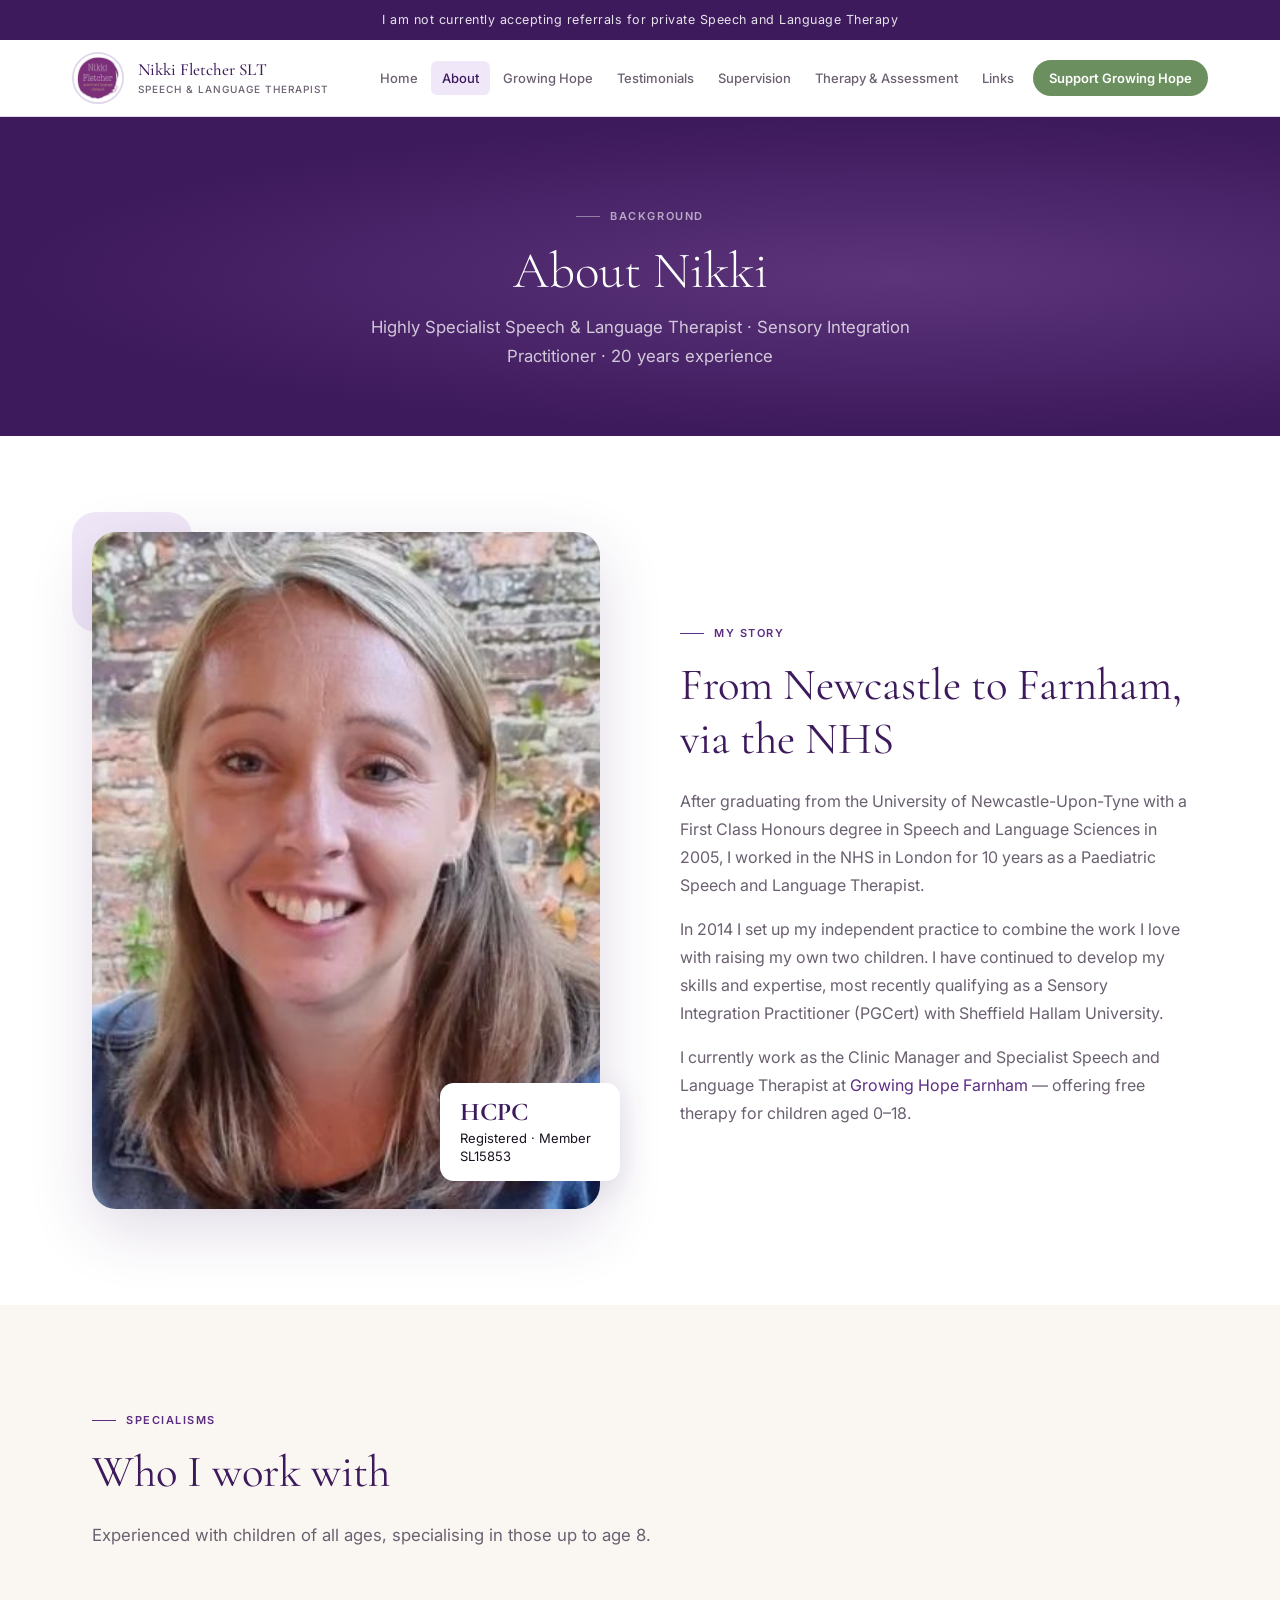
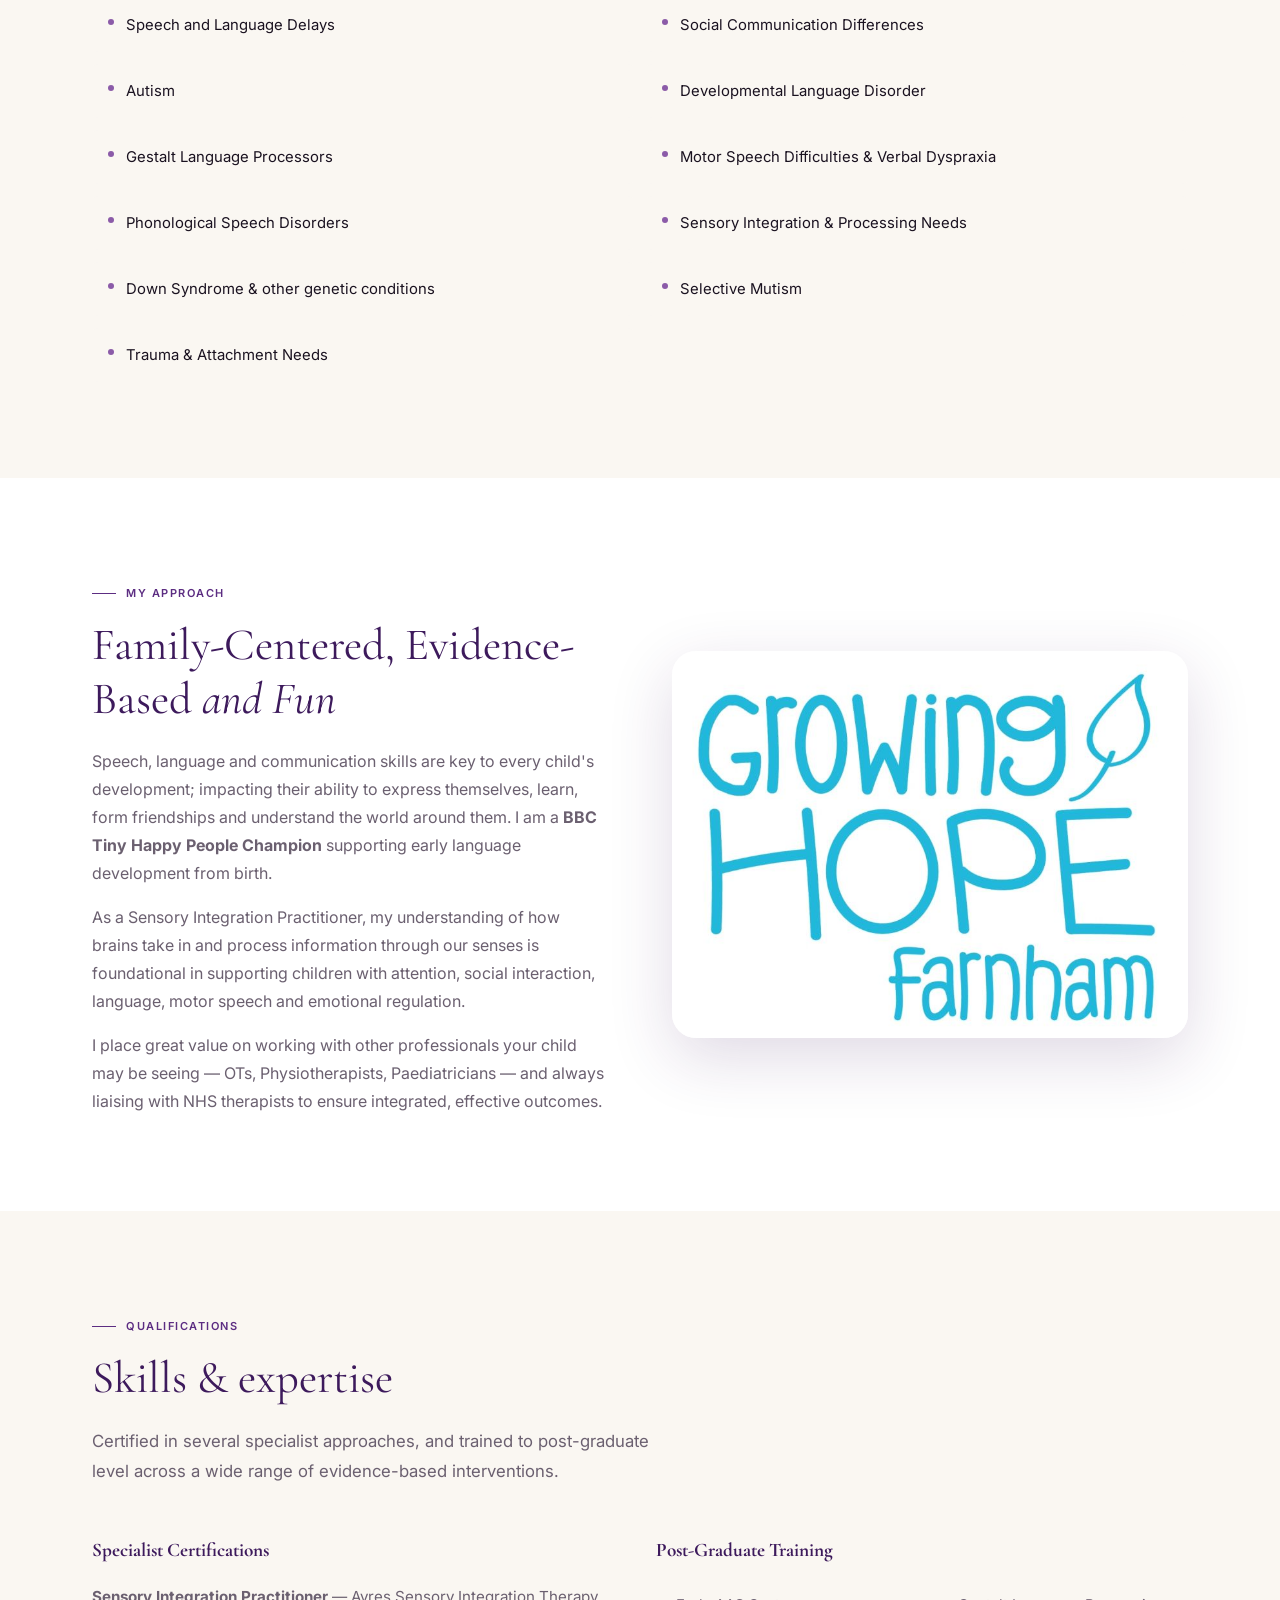
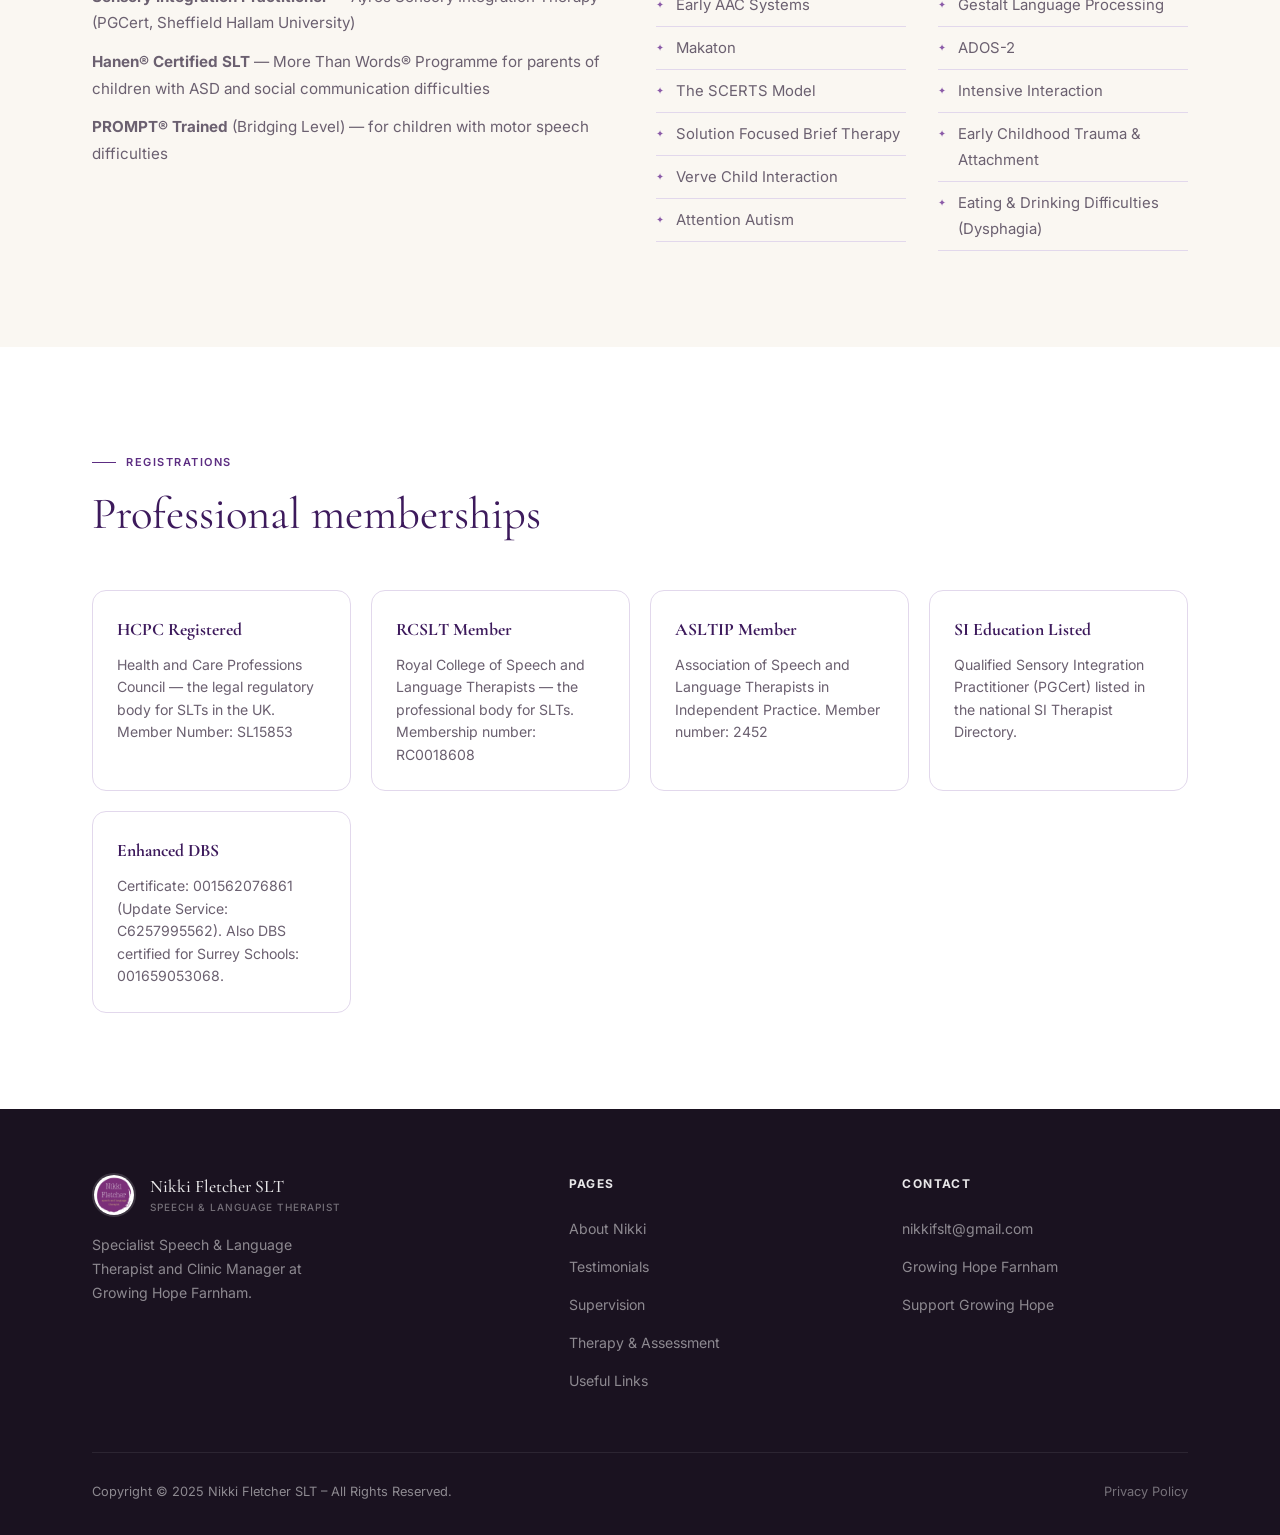
==== about.html @ 702f59f6 "Initial build - full redesign of nikkifletcherslt.com Cormorant Garamond serif headings, Inter body," ====
<!DOCTYPE html>
<html lang="en">
<head>
  <meta charset="UTF-8">
  <meta name="viewport" content="width=device-width, initial-scale=1.0">
  <title>About Nikki – Nikki Fletcher SLT</title>
  <meta name="description" content="About Nikki Fletcher – Highly Specialist Speech and Language Therapist and Sensory Integration Practitioner with 20 years experience.">
  <link rel="stylesheet" href="style.css">
</head>
<body>

  <div class="banner">I am not currently accepting referrals for private Speech and Language Therapy</div>

  <header id="header">
    <div class="header-inner">
      <a href="index.html" class="logo">
        <img src="images/logo.jpg" alt="Nikki Fletcher SLT">
        <span class="logo-text">Nikki Fletcher SLT<span class="logo-sub">Speech &amp; Language Therapist</span></span>
      </a>
      <button class="hamburger" aria-label="Open menu" onclick="this.closest('header').querySelector('nav').classList.toggle('open')">
        <span></span><span></span><span></span>
      </button>
      <nav>
        <a href="index.html">Home</a>
        <a href="about.html" class="active">About</a>
        <a href="https://growinghope.org.uk/farnham/" target="_blank">Growing Hope</a>
        <a href="testimonials.html">Testimonials</a>
        <a href="supervision.html">Supervision</a>
        <a href="therapy-assessment.html">Therapy &amp; Assessment</a>
        <a href="useful-links.html">Links</a>
        <a href="https://growinghope.org.uk/give/" target="_blank" class="nav-cta">Support Growing Hope</a>
      </nav>
    </div>
  </header>

  <div class="page-hero">
    <div class="page-hero-inner">
      <div class="section-label">Background</div>
      <h1>About Nikki</h1>
      <p>Highly Specialist Speech &amp; Language Therapist · Sensory Integration Practitioner · 20 years experience</p>
    </div>
  </div>

  <!-- STORY -->
  <section>
    <div class="container">
      <div class="about-grid">
        <div class="about-img-wrap reveal">
          <div class="about-img-accent"></div>
          <img src="images/nikki-photo.png" alt="Nikki Fletcher">
          <div class="about-img-tag">
            <strong>HCPC</strong>
            Registered · Member SL15853
          </div>
        </div>
        <div class="reveal reveal-delay-1">
          <div class="section-label">My Story</div>
          <h2 class="section-title">From Newcastle to Farnham, via the NHS</h2>
          <p style="color:var(--muted);margin-bottom:16px;">After graduating from the University of Newcastle-Upon-Tyne with a First Class Honours degree in Speech and Language Sciences in 2005, I worked in the NHS in London for 10 years as a Paediatric Speech and Language Therapist.</p>
          <p style="color:var(--muted);margin-bottom:16px;">In 2014 I set up my independent practice to combine the work I love with raising my own two children. I have continued to develop my skills and expertise, most recently qualifying as a Sensory Integration Practitioner (PGCert) with Sheffield Hallam University.</p>
          <p style="color:var(--muted);">I currently work as the Clinic Manager and Specialist Speech and Language Therapist at <a href="https://growinghope.org.uk/farnham/" target="_blank">Growing Hope Farnham</a> — offering free therapy for children aged 0–18.</p>
        </div>
      </div>
    </div>
  </section>

  <!-- WHO I WORK WITH -->
  <section class="bg-cream">
    <div class="container">
      <div class="reveal" style="max-width:600px;margin-bottom:48px;">
        <div class="section-label">Specialisms</div>
        <h2 class="section-title">Who I work with</h2>
        <p class="section-body">Experienced with children of all ages, specialising in those up to age 8.</p>
      </div>
      <div class="who-grid reveal">
        <div class="who-item">Speech and Language Delays</div>
        <div class="who-item">Social Communication Differences</div>
        <div class="who-item">Autism</div>
        <div class="who-item">Developmental Language Disorder</div>
        <div class="who-item">Gestalt Language Processors</div>
        <div class="who-item">Motor Speech Difficulties &amp; Verbal Dyspraxia</div>
        <div class="who-item">Phonological Speech Disorders</div>
        <div class="who-item">Sensory Integration &amp; Processing Needs</div>
        <div class="who-item">Down Syndrome &amp; other genetic conditions</div>
        <div class="who-item">Selective Mutism</div>
        <div class="who-item">Trauma &amp; Attachment Needs</div>
      </div>
    </div>
  </section>

  <!-- APPROACH -->
  <section>
    <div class="container">
      <div class="supervision-split">
        <div class="reveal">
          <div class="section-label">My Approach</div>
          <h2 class="section-title">Family-Centered, Evidence-Based <em style="font-style:italic;">and Fun</em></h2>
          <p style="color:var(--muted);margin-bottom:16px;">Speech, language and communication skills are key to every child's development; impacting their ability to express themselves, learn, form friendships and understand the world around them. I am a <strong>BBC Tiny Happy People Champion</strong> supporting early language development from birth.</p>
          <p style="color:var(--muted);margin-bottom:16px;">As a Sensory Integration Practitioner, my understanding of how brains take in and process information through our senses is foundational in supporting children with attention, social interaction, language, motor speech and emotional regulation.</p>
          <p style="color:var(--muted);">I place great value on working with other professionals your child may be seeing — OTs, Physiotherapists, Paediatricians — and always liaising with NHS therapists to ensure integrated, effective outcomes.</p>
        </div>
        <img src="images/hero.png" alt="Children's therapy" class="reveal reveal-delay-1">
      </div>
    </div>
  </section>

  <!-- SKILLS & EXPERTISE -->
  <section class="bg-cream">
    <div class="container">
      <div class="reveal" style="max-width:640px;margin-bottom:48px;">
        <div class="section-label">Qualifications</div>
        <h2 class="section-title">Skills &amp; expertise</h2>
        <p class="section-body">Certified in several specialist approaches, and trained to post-graduate level across a wide range of evidence-based interventions.</p>
      </div>
      <div style="display:grid;grid-template-columns:1fr 1fr;gap:32px;align-items:start;">
        <div class="reveal">
          <h3 style="font-family:var(--serif);color:var(--plum);margin-bottom:16px;font-size:1.2rem;">Specialist Certifications</h3>
          <p style="color:var(--muted);margin-bottom:12px;font-size:.95rem;"><strong>Sensory Integration Practitioner</strong> — Ayres Sensory Integration Therapy (PGCert, Sheffield Hallam University)</p>
          <p style="color:var(--muted);margin-bottom:12px;font-size:.95rem;"><strong>Hanen® Certified SLT</strong> — More Than Words® Programme for parents of children with ASD and social communication difficulties</p>
          <p style="color:var(--muted);font-size:.95rem;"><strong>PROMPT® Trained</strong> (Bridging Level) — for children with motor speech difficulties</p>
        </div>
        <div class="reveal reveal-delay-1">
          <h3 style="font-family:var(--serif);color:var(--plum);margin-bottom:16px;font-size:1.2rem;">Post-Graduate Training</h3>
          <ul class="training-list">
            <li>Early AAC Systems</li>
            <li>Makaton</li>
            <li>The SCERTS Model</li>
            <li>Solution Focused Brief Therapy</li>
            <li>Verve Child Interaction</li>
            <li>Attention Autism</li>
            <li>Gestalt Language Processing</li>
            <li>ADOS-2</li>
            <li>Intensive Interaction</li>
            <li>Early Childhood Trauma &amp; Attachment</li>
            <li>Eating &amp; Drinking Difficulties (Dysphagia)</li>
          </ul>
        </div>
      </div>
    </div>
  </section>

  <!-- PROFESSIONAL REGISTRATIONS -->
  <section>
    <div class="container">
      <div class="reveal" style="max-width:560px;margin-bottom:48px;">
        <div class="section-label">Registrations</div>
        <h2 class="section-title">Professional memberships</h2>
      </div>
      <div class="credentials-grid reveal">
        <div class="credential-card">
          <strong>HCPC Registered</strong>
          <p>Health and Care Professions Council — the legal regulatory body for SLTs in the UK. Member Number: SL15853</p>
        </div>
        <div class="credential-card">
          <strong>RCSLT Member</strong>
          <p>Royal College of Speech and Language Therapists — the professional body for SLTs. Membership number: RC0018608</p>
        </div>
        <div class="credential-card">
          <strong>ASLTIP Member</strong>
          <p>Association of Speech and Language Therapists in Independent Practice. Member number: 2452</p>
        </div>
        <div class="credential-card">
          <strong>SI Education Listed</strong>
          <p>Qualified Sensory Integration Practitioner (PGCert) listed in the national SI Therapist Directory.</p>
        </div>
        <div class="credential-card">
          <strong>Enhanced DBS</strong>
          <p>Certificate: 001562076861 (Update Service: C6257995562). Also DBS certified for Surrey Schools: 001659053068.</p>
        </div>
      </div>
    </div>
  </section>

  <footer>
    <div class="container">
      <div class="footer-grid">
        <div class="footer-brand">
          <a href="index.html" class="logo" style="margin-bottom:16px;">
            <img src="images/logo.jpg" alt="" style="width:44px;height:44px;">
            <span class="logo-text">Nikki Fletcher SLT<span class="logo-sub">Speech &amp; Language Therapist</span></span>
          </a>
          <p>Specialist Speech &amp; Language Therapist and Clinic Manager at Growing Hope Farnham.</p>
        </div>
        <div class="footer-col">
          <h4>Pages</h4>
          <ul>
            <li><a href="about.html">About Nikki</a></li>
            <li><a href="testimonials.html">Testimonials</a></li>
            <li><a href="supervision.html">Supervision</a></li>
            <li><a href="therapy-assessment.html">Therapy &amp; Assessment</a></li>
            <li><a href="useful-links.html">Useful Links</a></li>
          </ul>
        </div>
        <div class="footer-col">
          <h4>Contact</h4>
          <ul>
            <li><a href="mailto:nikkifslt@gmail.com">nikkifslt@gmail.com</a></li>
            <li><a href="https://growinghope.org.uk/farnham/" target="_blank">Growing Hope Farnham</a></li>
            <li><a href="https://growinghope.org.uk/give/" target="_blank">Support Growing Hope</a></li>
          </ul>
        </div>
      </div>
      <div class="footer-bottom">
        <span>Copyright &copy; 2025 Nikki Fletcher SLT – All Rights Reserved.</span>
        <a href="privacy-policy.html">Privacy Policy</a>
      </div>
    </div>
  </footer>

  <script>
    const observer = new IntersectionObserver(entries => {
      entries.forEach(e => { if (e.isIntersecting) e.target.classList.add('visible'); });
    }, { threshold: 0.1 });
    document.querySelectorAll('.reveal').forEach(el => observer.observe(el));
    const header = document.getElementById('header');
    window.addEventListener('scroll', () => header.classList.toggle('scrolled', window.scrollY > 20));
  </script>
</body>
</html>
---- style.css ----
@import url('https://fonts.googleapis.com/css2?family=Cormorant+Garamond:ital,wght@0,300;0,400;0,500;0,600;1,300;1,400&family=Inter:wght@300;400;500;600&display=swap');

/* ── Reset & Variables ── */
*, *::before, *::after { box-sizing: border-box; margin: 0; padding: 0; }

:root {
  --plum:        #3D1A5C;
  --plum-mid:    #5C2D82;
  --plum-light:  #8B5BA8;
  --plum-pale:   #F0E8F8;
  --sage:        #6B8F5E;
  --sage-dark:   #4A6B3E;
  --cream:       #FAF7F2;
  --warm:        #EDE5D8;
  --ink:         #1A1220;
  --muted:       #6B6070;
  --border:      #E2D8EC;
  --white:       #FFFFFF;

  --serif:  'Cormorant Garamond', Georgia, serif;
  --sans:   'Inter', system-ui, sans-serif;

  --radius-sm: 6px;
  --radius:    14px;
  --radius-lg: 24px;

  --shadow-sm: 0 2px 8px rgba(61,26,92,.08);
  --shadow:    0 8px 32px rgba(61,26,92,.12);
  --shadow-lg: 0 20px 64px rgba(61,26,92,.16);
}

html { scroll-behavior: smooth; }

body {
  font-family: var(--sans);
  font-size: 16px;
  color: var(--ink);
  background: var(--white);
  line-height: 1.75;
  -webkit-font-smoothing: antialiased;
}

img { display: block; max-width: 100%; height: auto; }
a { color: var(--plum-mid); text-decoration: none; transition: color .2s; }
a:hover { color: var(--plum); }

.container { max-width: 1160px; margin: 0 auto; padding: 0 32px; }
.container--narrow { max-width: 800px; margin: 0 auto; padding: 0 32px; }

/* ── Fade-in on scroll ── */
.reveal {
  opacity: 0;
  transform: translateY(28px);
  transition: opacity .7s ease, transform .7s ease;
}
.reveal.visible { opacity: 1; transform: none; }
.reveal-delay-1 { transition-delay: .1s; }
.reveal-delay-2 { transition-delay: .2s; }
.reveal-delay-3 { transition-delay: .3s; }

/* ── BANNER ── */
.banner {
  background: var(--plum);
  color: rgba(255,255,255,.88);
  text-align: center;
  font-size: 12.5px;
  letter-spacing: .04em;
  padding: 9px 16px;
  font-family: var(--sans);
}

/* ── HEADER ── */
header {
  position: sticky;
  top: 0;
  z-index: 200;
  background: rgba(255,255,255,.96);
  backdrop-filter: blur(12px);
  -webkit-backdrop-filter: blur(12px);
  border-bottom: 1px solid var(--border);
  transition: box-shadow .3s;
}
header.scrolled { box-shadow: var(--shadow); }

.header-inner {
  max-width: 1200px;
  margin: 0 auto;
  padding: 0 32px;
  height: 76px;
  display: flex;
  align-items: center;
  justify-content: space-between;
  gap: 16px;
}

.logo {
  display: flex;
  align-items: center;
  gap: 14px;
  text-decoration: none;
  flex-shrink: 0;
}
.logo img {
  width: 52px;
  height: 52px;
  border-radius: 50%;
  object-fit: cover;
  border: 2px solid var(--border);
}
.logo-text {
  font-family: var(--serif);
  font-size: 17px;
  font-weight: 500;
  color: var(--plum);
  line-height: 1.3;
}
.logo-sub {
  display: block;
  font-family: var(--sans);
  font-size: 10px;
  font-weight: 500;
  letter-spacing: .1em;
  text-transform: uppercase;
  color: var(--muted);
  margin-top: 2px;
}

nav {
  display: flex;
  align-items: center;
  gap: 2px;
  flex-wrap: nowrap;
}
nav a {
  font-size: 13px;
  font-weight: 500;
  color: var(--muted);
  padding: 6px 11px;
  border-radius: var(--radius-sm);
  transition: background .2s, color .2s;
  white-space: nowrap;
  text-decoration: none;
}
nav a:hover { background: var(--plum-pale); color: var(--plum); }
nav a.active { color: var(--plum); background: var(--plum-pale); }
nav .nav-cta {
  background: var(--sage);
  color: var(--white) !important;
  border-radius: 20px;
  padding: 7px 16px;
  margin-left: 6px;
  font-weight: 600;
}
nav .nav-cta:hover { background: var(--sage-dark) !important; }

.hamburger {
  display: none;
  flex-direction: column;
  gap: 5px;
  cursor: pointer;
  background: none;
  border: none;
  padding: 8px;
}
.hamburger span {
  display: block;
  width: 22px;
  height: 2px;
  background: var(--plum);
  border-radius: 2px;
  transition: .3s;
}

/* ── HERO ── */
.hero {
  position: relative;
  height: 92vh;
  min-height: 580px;
  max-height: 820px;
  overflow: hidden;
  display: flex;
  align-items: center;
}
.hero-bg {
  position: absolute;
  inset: 0;
  background: var(--plum);
}
.hero-bg img {
  width: 100%;
  height: 100%;
  object-fit: cover;
  object-position: center 30%;
  opacity: .35;
  mix-blend-mode: luminosity;
}
.hero-bg::after {
  content: '';
  position: absolute;
  inset: 0;
  background: linear-gradient(135deg, rgba(61,26,92,.85) 0%, rgba(61,26,92,.4) 60%, transparent 100%);
}
.hero-content {
  position: relative;
  z-index: 2;
  padding: 0 32px;
  max-width: 760px;
  margin-left: 10%;
}
.hero-eyebrow {
  display: inline-flex;
  align-items: center;
  gap: 8px;
  font-size: 11px;
  font-weight: 600;
  letter-spacing: .15em;
  text-transform: uppercase;
  color: rgba(255,255,255,.7);
  margin-bottom: 24px;
}
.hero-eyebrow::before {
  content: '';
  display: block;
  width: 32px;
  height: 1px;
  background: rgba(255,255,255,.5);
}
.hero h1 {
  font-family: var(--serif);
  font-size: clamp(2.6rem, 5.5vw, 4.2rem);
  font-weight: 300;
  color: var(--white);
  line-height: 1.12;
  margin-bottom: 24px;
}
.hero h1 em {
  font-style: italic;
  color: #D4B8F0;
}
.hero-body {
  font-size: 1.05rem;
  color: rgba(255,255,255,.82);
  max-width: 520px;
  margin-bottom: 40px;
  font-weight: 300;
}
.hero-actions { display: flex; gap: 16px; flex-wrap: wrap; }
.btn-primary {
  display: inline-flex;
  align-items: center;
  gap: 8px;
  background: var(--sage);
  color: var(--white);
  padding: 14px 30px;
  border-radius: 40px;
  font-size: 14px;
  font-weight: 600;
  letter-spacing: .02em;
  transition: background .2s, transform .2s;
  text-decoration: none;
}
.btn-primary:hover { background: var(--sage-dark); transform: translateY(-1px); color: var(--white); }
.btn-ghost {
  display: inline-flex;
  align-items: center;
  gap: 8px;
  background: transparent;
  color: var(--white);
  padding: 14px 30px;
  border-radius: 40px;
  font-size: 14px;
  font-weight: 500;
  border: 1px solid rgba(255,255,255,.4);
  transition: background .2s, border-color .2s, transform .2s;
  text-decoration: none;
}
.btn-ghost:hover { background: rgba(255,255,255,.1); border-color: rgba(255,255,255,.7); color: var(--white); transform: translateY(-1px); }
.hero-scroll {
  position: absolute;
  bottom: 40px;
  left: 50%;
  transform: translateX(-50%);
  z-index: 2;
  display: flex;
  flex-direction: column;
  align-items: center;
  gap: 8px;
  color: rgba(255,255,255,.5);
  font-size: 10px;
  letter-spacing: .12em;
  text-transform: uppercase;
}
.hero-scroll::after {
  content: '';
  display: block;
  width: 1px;
  height: 48px;
  background: rgba(255,255,255,.3);
  animation: scrollPulse 2s ease-in-out infinite;
}
@keyframes scrollPulse {
  0%, 100% { opacity: .3; }
  50% { opacity: 1; }
}

/* ── SECTION ── */
section { padding: 96px 0; }
.section-label {
  display: inline-flex;
  align-items: center;
  gap: 10px;
  font-size: 11px;
  font-weight: 600;
  letter-spacing: .14em;
  text-transform: uppercase;
  color: var(--plum-mid);
  margin-bottom: 16px;
}
.section-label::before {
  content: '';
  display: block;
  width: 24px;
  height: 1px;
  background: var(--plum-mid);
}
.section-title {
  font-family: var(--serif);
  font-size: clamp(2rem, 3.5vw, 2.8rem);
  font-weight: 400;
  color: var(--plum);
  line-height: 1.2;
  margin-bottom: 20px;
}
.section-body {
  font-size: 1.05rem;
  color: var(--muted);
  max-width: 580px;
  line-height: 1.8;
}

/* ── ABOUT SPLIT ── */
.about-grid {
  display: grid;
  grid-template-columns: 1fr 1fr;
  gap: 80px;
  align-items: center;
}
.about-img-wrap {
  position: relative;
}
.about-img-wrap img {
  width: 100%;
  aspect-ratio: 3/4;
  object-fit: cover;
  object-position: center top;
  border-radius: var(--radius-lg);
  box-shadow: var(--shadow-lg);
}
.about-img-accent {
  position: absolute;
  top: -20px;
  left: -20px;
  width: 120px;
  height: 120px;
  background: var(--plum-pale);
  border-radius: var(--radius-lg);
  z-index: -1;
}
.about-img-tag {
  position: absolute;
  bottom: 28px;
  right: -20px;
  background: var(--white);
  border-radius: var(--radius);
  padding: 16px 20px;
  box-shadow: var(--shadow);
  font-size: 13px;
  line-height: 1.4;
  max-width: 180px;
}
.about-img-tag strong { display: block; font-family: var(--serif); font-size: 1.6rem; color: var(--plum); line-height: 1; margin-bottom: 4px; }
.about-text { }
.about-text p { color: var(--muted); margin-bottom: 20px; font-size: 1.02rem; }
.about-cta { margin-top: 36px; }

/* ── CARDS SECTION (homepage) ── */
.bg-cream { background: var(--cream); }
.bg-warm  { background: var(--warm); }

.services-grid {
  display: grid;
  grid-template-columns: repeat(3, 1fr);
  gap: 28px;
}
.service-card {
  background: var(--white);
  border-radius: var(--radius);
  overflow: hidden;
  box-shadow: var(--shadow-sm);
  border: 1px solid var(--border);
  transition: transform .3s, box-shadow .3s;
  display: flex;
  flex-direction: column;
}
.service-card:hover { transform: translateY(-6px); box-shadow: var(--shadow); }
.service-card-img {
  width: 100%;
  height: 200px;
  object-fit: cover;
}
.service-card-body { padding: 28px; flex: 1; display: flex; flex-direction: column; }
.service-card-body h3 {
  font-family: var(--serif);
  font-size: 1.4rem;
  font-weight: 500;
  color: var(--plum);
  margin-bottom: 10px;
}
.service-card-body p { color: var(--muted); font-size: .95rem; flex: 1; }
.card-link {
  display: inline-flex;
  align-items: center;
  gap: 6px;
  margin-top: 20px;
  font-size: 13px;
  font-weight: 600;
  color: var(--plum-mid);
}
.card-link::after { content: '→'; transition: transform .2s; }
.service-card:hover .card-link::after { transform: translateX(4px); }

/* ── GROWING HOPE FULL BLEED ── */
.growing-hope {
  position: relative;
  overflow: hidden;
  background: var(--plum);
  padding: 96px 0;
}
.growing-hope-bg {
  position: absolute;
  inset: 0;
}
.growing-hope-bg img {
  width: 100%;
  height: 100%;
  object-fit: cover;
  opacity: .15;
}
.growing-hope-inner {
  position: relative;
  z-index: 2;
  max-width: 700px;
  margin: 0 auto;
  text-align: center;
  padding: 0 32px;
}
.growing-hope-inner .section-label { justify-content: center; color: rgba(255,255,255,.6); }
.growing-hope-inner .section-label::before { background: rgba(255,255,255,.4); }
.growing-hope-inner .section-title { color: var(--white); }
.growing-hope-inner p { color: rgba(255,255,255,.8); font-size: 1.05rem; margin-bottom: 36px; }
.btn-white {
  display: inline-flex;
  align-items: center;
  gap: 8px;
  background: var(--white);
  color: var(--plum);
  padding: 14px 30px;
  border-radius: 40px;
  font-size: 14px;
  font-weight: 600;
  transition: background .2s, transform .2s;
  text-decoration: none;
}
.btn-white:hover { background: var(--cream); color: var(--plum); transform: translateY(-1px); }

/* ── TESTIMONIALS (homepage preview) ── */
.testimonials-grid { display: grid; grid-template-columns: repeat(2, 1fr); gap: 24px; }
.tcard {
  background: var(--white);
  border-radius: var(--radius);
  padding: 32px;
  border: 1px solid var(--border);
  position: relative;
}
.tcard::before {
  content: '\201C';
  font-family: var(--serif);
  font-size: 5rem;
  color: var(--plum-pale);
  line-height: 1;
  position: absolute;
  top: 16px;
  left: 24px;
}
.tcard blockquote {
  font-family: var(--serif);
  font-size: 1.08rem;
  font-style: italic;
  color: var(--ink);
  line-height: 1.7;
  margin-top: 24px;
  position: relative;
  z-index: 1;
}
.tcard cite {
  display: block;
  margin-top: 16px;
  font-size: .8rem;
  font-weight: 600;
  letter-spacing: .06em;
  text-transform: uppercase;
  color: var(--plum-mid);
  font-style: normal;
}

/* ── CONTACT ── */
.contact-split {
  display: grid;
  grid-template-columns: 1fr 1fr;
  gap: 80px;
  align-items: center;
}
.contact-info p { color: var(--muted); margin-bottom: 16px; }
.contact-detail {
  display: flex;
  align-items: center;
  gap: 12px;
  margin-top: 8px;
  color: var(--ink);
  font-size: .95rem;
}
.contact-detail a { color: var(--plum-mid); font-weight: 500; }
.contact-visual {
  background: var(--plum-pale);
  border-radius: var(--radius-lg);
  padding: 48px 40px;
  text-align: center;
}
.contact-visual .section-title { margin-bottom: 12px; }
.contact-visual p { color: var(--muted); margin-bottom: 28px; }

/* ── PAGE HERO ── */
.page-hero {
  background: var(--plum);
  padding: 80px 32px 64px;
  text-align: center;
  position: relative;
  overflow: hidden;
}
.page-hero::before {
  content: '';
  position: absolute;
  inset: 0;
  background: radial-gradient(ellipse at 70% 50%, rgba(139,91,168,.4) 0%, transparent 70%);
}
.page-hero-inner { position: relative; z-index: 1; }
.page-hero .section-label { justify-content: center; color: rgba(255,255,255,.6); }
.page-hero .section-label::before { background: rgba(255,255,255,.4); }
.page-hero h1 {
  font-family: var(--serif);
  font-size: clamp(2.2rem, 4vw, 3.4rem);
  font-weight: 300;
  color: var(--white);
  margin-bottom: 12px;
  line-height: 1.15;
}
.page-hero p { color: rgba(255,255,255,.75); font-size: 1.05rem; max-width: 560px; margin: 0 auto; }

/* ── ABOUT PAGE ── */
.credentials-grid { display: grid; grid-template-columns: repeat(auto-fit, minmax(240px, 1fr)); gap: 20px; }
.credential-card {
  background: var(--white);
  border: 1px solid var(--border);
  border-radius: var(--radius);
  padding: 24px;
  transition: border-color .2s;
}
.credential-card:hover { border-color: var(--plum-light); }
.credential-card strong {
  display: block;
  font-family: var(--serif);
  font-size: 1.1rem;
  color: var(--plum);
  margin-bottom: 8px;
}
.credential-card p { font-size: .88rem; color: var(--muted); line-height: 1.6; }

.who-grid { display: grid; grid-template-columns: 1fr 1fr; gap: 12px; }
.who-item {
  display: flex;
  align-items: flex-start;
  gap: 12px;
  padding: 14px 16px;
  background: var(--cream);
  border-radius: var(--radius-sm);
  font-size: .93rem;
  color: var(--ink);
}
.who-item::before {
  content: '';
  width: 6px;
  height: 6px;
  min-width: 6px;
  background: var(--plum-light);
  border-radius: 50%;
  margin-top: 7px;
}

.training-list { columns: 2; column-gap: 32px; }
.training-list li {
  break-inside: avoid;
  padding: 8px 0 8px 20px;
  position: relative;
  font-size: .93rem;
  color: var(--muted);
  list-style: none;
  border-bottom: 1px solid var(--border);
}
.training-list li::before {
  content: '✦';
  position: absolute;
  left: 0;
  color: var(--plum-light);
  font-size: .6rem;
  top: 13px;
}

/* ── TESTIMONIALS PAGE ── */
.testimonials-full { display: grid; grid-template-columns: repeat(auto-fill, minmax(320px, 1fr)); gap: 24px; }
.testimonial-full {
  background: var(--white);
  border-radius: var(--radius);
  padding: 36px 32px;
  border: 1px solid var(--border);
  position: relative;
  transition: box-shadow .3s;
}
.testimonial-full:hover { box-shadow: var(--shadow); }
.testimonial-full::before {
  content: '\201C';
  font-family: var(--serif);
  font-size: 6rem;
  color: var(--plum-pale);
  line-height: .8;
  position: absolute;
  top: 20px;
  left: 28px;
}
.testimonial-full blockquote {
  font-family: var(--serif);
  font-size: 1.05rem;
  font-style: italic;
  color: var(--ink);
  line-height: 1.75;
  margin-top: 28px;
}
.testimonial-full cite {
  display: block;
  margin-top: 20px;
  padding-top: 16px;
  border-top: 1px solid var(--border);
  font-size: .78rem;
  font-weight: 600;
  letter-spacing: .07em;
  text-transform: uppercase;
  color: var(--plum-mid);
  font-style: normal;
}

.ofsted-quote {
  background: var(--plum);
  border-radius: var(--radius-lg);
  padding: 48px 56px;
  position: relative;
  overflow: hidden;
}
.ofsted-quote::before {
  content: '\201C';
  font-family: var(--serif);
  font-size: 12rem;
  color: rgba(255,255,255,.06);
  line-height: 1;
  position: absolute;
  top: -20px;
  left: 24px;
}
.ofsted-quote blockquote {
  font-family: var(--serif);
  font-size: 1.15rem;
  font-style: italic;
  color: rgba(255,255,255,.9);
  line-height: 1.8;
  margin-bottom: 20px;
  position: relative;
}
.ofsted-quote cite {
  font-size: .8rem;
  font-weight: 600;
  letter-spacing: .1em;
  text-transform: uppercase;
  color: rgba(255,255,255,.5);
  font-style: normal;
}

/* ── SUPERVISION PAGE ── */
.supervision-split {
  display: grid;
  grid-template-columns: 1fr 1fr;
  gap: 64px;
  align-items: center;
}
.supervision-split img {
  border-radius: var(--radius-lg);
  width: 100%;
  aspect-ratio: 4/3;
  object-fit: cover;
  box-shadow: var(--shadow-lg);
}
.brings-list { list-style: none; margin-top: 24px; }
.brings-list li {
  padding: 12px 0;
  border-bottom: 1px solid var(--border);
  font-size: .95rem;
  color: var(--muted);
  padding-left: 20px;
  position: relative;
}
.brings-list li::before {
  content: '→';
  position: absolute;
  left: 0;
  color: var(--plum-light);
  font-size: .85rem;
}

.pricing-row {
  display: grid;
  grid-template-columns: repeat(3, 1fr);
  gap: 20px;
  max-width: 700px;
}
.price-box {
  border: 2px solid var(--border);
  border-radius: var(--radius);
  padding: 28px 24px;
  text-align: center;
  transition: border-color .2s, box-shadow .2s;
}
.price-box:hover { border-color: var(--plum-light); box-shadow: var(--shadow-sm); }
.price-box .duration { font-size: .8rem; font-weight: 600; letter-spacing: .08em; text-transform: uppercase; color: var(--muted); margin-bottom: 10px; }
.price-box .amount { font-family: var(--serif); font-size: 2.4rem; color: var(--plum); font-weight: 400; }

/* ── THERAPY & ASSESSMENT ── */
.pricing-grid {
  display: grid;
  grid-template-columns: repeat(auto-fill, minmax(280px, 1fr));
  gap: 24px;
}
.price-card {
  background: var(--white);
  border-radius: var(--radius);
  border: 1px solid var(--border);
  padding: 32px 28px;
  display: flex;
  flex-direction: column;
  transition: border-color .25s, box-shadow .25s, transform .25s;
}
.price-card:hover { border-color: var(--plum-light); box-shadow: var(--shadow); transform: translateY(-4px); }
.price-card .tag {
  display: inline-block;
  background: var(--sage);
  color: var(--white);
  font-size: .7rem;
  font-weight: 700;
  letter-spacing: .1em;
  text-transform: uppercase;
  padding: 3px 10px;
  border-radius: 20px;
  margin-bottom: 12px;
  align-self: flex-start;
}
.price-card h3 {
  font-family: var(--serif);
  font-size: 1.2rem;
  color: var(--plum);
  margin-bottom: 4px;
  line-height: 1.3;
}
.price-card .price {
  font-family: var(--serif);
  font-size: 2.2rem;
  color: var(--plum-mid);
  font-weight: 400;
  margin: 12px 0;
}
.price-card .price span { font-size: 1rem; color: var(--muted); }
.price-card p { font-size: .88rem; color: var(--muted); line-height: 1.65; flex: 1; }

/* ── USEFUL LINKS ── */
.links-group { margin-bottom: 48px; }
.links-group h3 {
  font-family: var(--serif);
  font-size: 1.35rem;
  color: var(--plum);
  margin-bottom: 16px;
  padding-bottom: 12px;
  border-bottom: 1px solid var(--border);
}
.link-item {
  display: flex;
  align-items: flex-start;
  gap: 14px;
  padding: 14px 0;
  border-bottom: 1px solid rgba(226,216,236,.5);
}
.link-item-icon {
  width: 36px;
  height: 36px;
  min-width: 36px;
  background: var(--plum-pale);
  border-radius: 8px;
  display: flex;
  align-items: center;
  justify-content: center;
  font-size: 1rem;
  margin-top: 2px;
}
.link-item-text p { font-size: .88rem; color: var(--muted); margin-top: 2px; }
.link-item-text a { font-weight: 500; color: var(--plum-mid); font-size: .9rem; }
.link-item-text a:hover { text-decoration: underline; }

/* ── FOOTER ── */
footer {
  background: var(--ink);
  color: rgba(255,255,255,.5);
  padding: 64px 0 32px;
}
.footer-grid {
  display: grid;
  grid-template-columns: 1.5fr 1fr 1fr;
  gap: 48px;
  padding-bottom: 48px;
  border-bottom: 1px solid rgba(255,255,255,.08);
}
.footer-brand .logo-text { color: rgba(255,255,255,.9); font-size: 1.1rem; }
.footer-brand .logo-sub { color: rgba(255,255,255,.4); }
.footer-brand p { margin-top: 16px; font-size: .88rem; line-height: 1.7; max-width: 260px; }
.footer-brand .logo img { border-color: rgba(255,255,255,.15); }
.footer-col h4 {
  font-size: .75rem;
  font-weight: 700;
  letter-spacing: .12em;
  text-transform: uppercase;
  color: rgba(255,255,255,.9);
  margin-bottom: 20px;
}
.footer-col ul { list-style: none; }
.footer-col ul li { margin-bottom: 10px; }
.footer-col ul li a { font-size: .88rem; color: rgba(255,255,255,.5); transition: color .2s; text-decoration: none; }
.footer-col ul li a:hover { color: rgba(255,255,255,.9); }
.footer-bottom {
  padding-top: 28px;
  display: flex;
  align-items: center;
  justify-content: space-between;
  font-size: .8rem;
  flex-wrap: wrap;
  gap: 12px;
}
.footer-bottom a { color: rgba(255,255,255,.4); text-decoration: none; }
.footer-bottom a:hover { color: rgba(255,255,255,.8); }

/* ── RESPONSIVE ── */
@media (max-width: 1024px) {
  .about-grid { grid-template-columns: 1fr; gap: 48px; }
  .about-img-wrap { max-width: 460px; }
  .about-img-tag { right: 0; }
  .contact-split { grid-template-columns: 1fr; gap: 48px; }
  .supervision-split { grid-template-columns: 1fr; gap: 48px; }
  .footer-grid { grid-template-columns: 1fr 1fr; }
  .footer-brand { grid-column: span 2; }
}

@media (max-width: 900px) {
  nav { display: none; flex-direction: column; position: absolute; top: 77px; left: 0; right: 0; background: rgba(255,255,255,.97); border-bottom: 1px solid var(--border); padding: 16px; gap: 4px; box-shadow: var(--shadow); }
  nav.open { display: flex; }
  nav a { width: 100%; text-align: center; padding: 11px; }
  nav .nav-cta { margin-left: 0; }
  .hamburger { display: flex; }
  header { position: relative; }
  .services-grid { grid-template-columns: 1fr 1fr; }
  .testimonials-grid { grid-template-columns: 1fr; }
  .who-grid { grid-template-columns: 1fr; }
  .training-list { columns: 1; }
  .pricing-row { grid-template-columns: 1fr; max-width: 300px; }
  .footer-grid { grid-template-columns: 1fr; }
  .footer-brand { grid-column: span 1; }
}

@media (max-width: 640px) {
  .container, .container--narrow { padding: 0 20px; }
  section { padding: 64px 0; }
  .hero { height: auto; min-height: auto; padding: 80px 0 60px; }
  .hero-content { margin-left: 0; max-width: 100%; }
  .hero h1 { font-size: 2.4rem; }
  .hero-actions { flex-direction: column; }
  .btn-primary, .btn-ghost { width: 100%; justify-content: center; }
  .services-grid { grid-template-columns: 1fr; }
  .ofsted-quote { padding: 32px 28px; }
  .header-inner { padding: 0 20px; }
  .footer-bottom { flex-direction: column; text-align: center; }
}
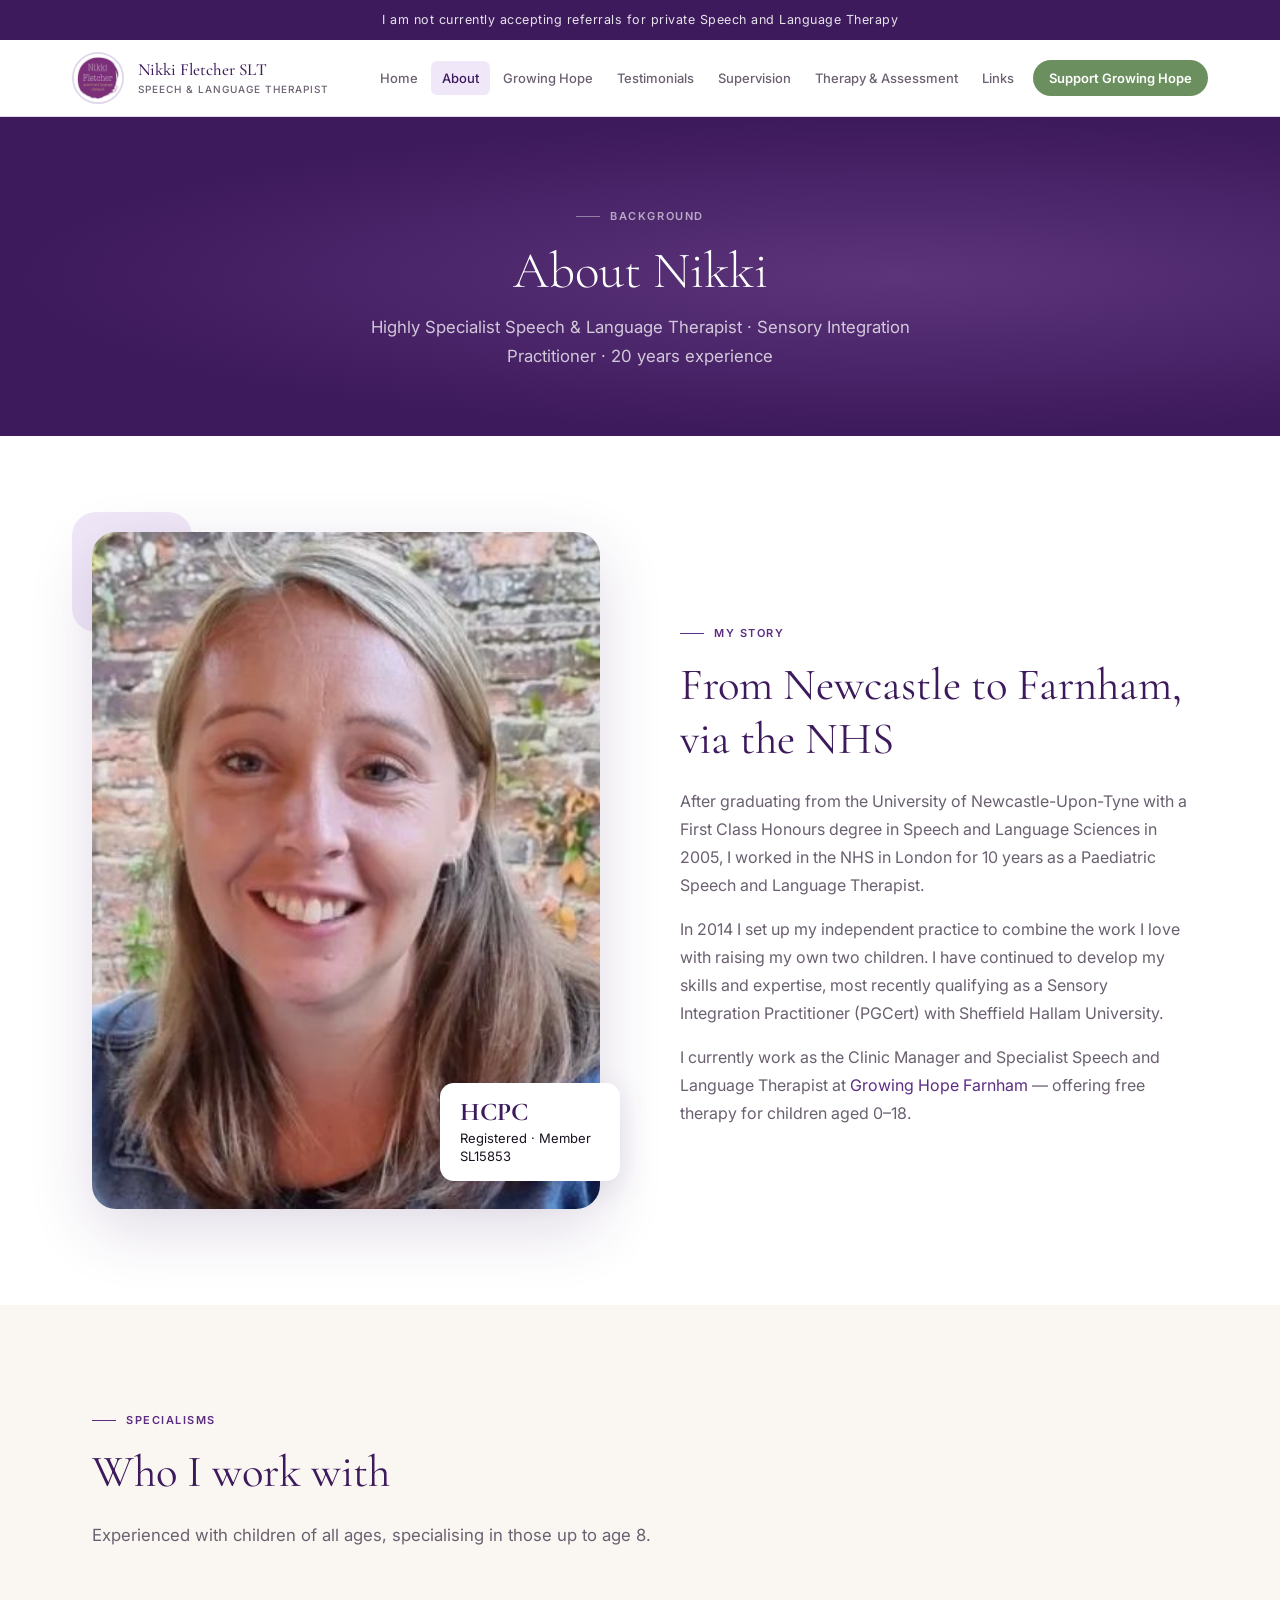
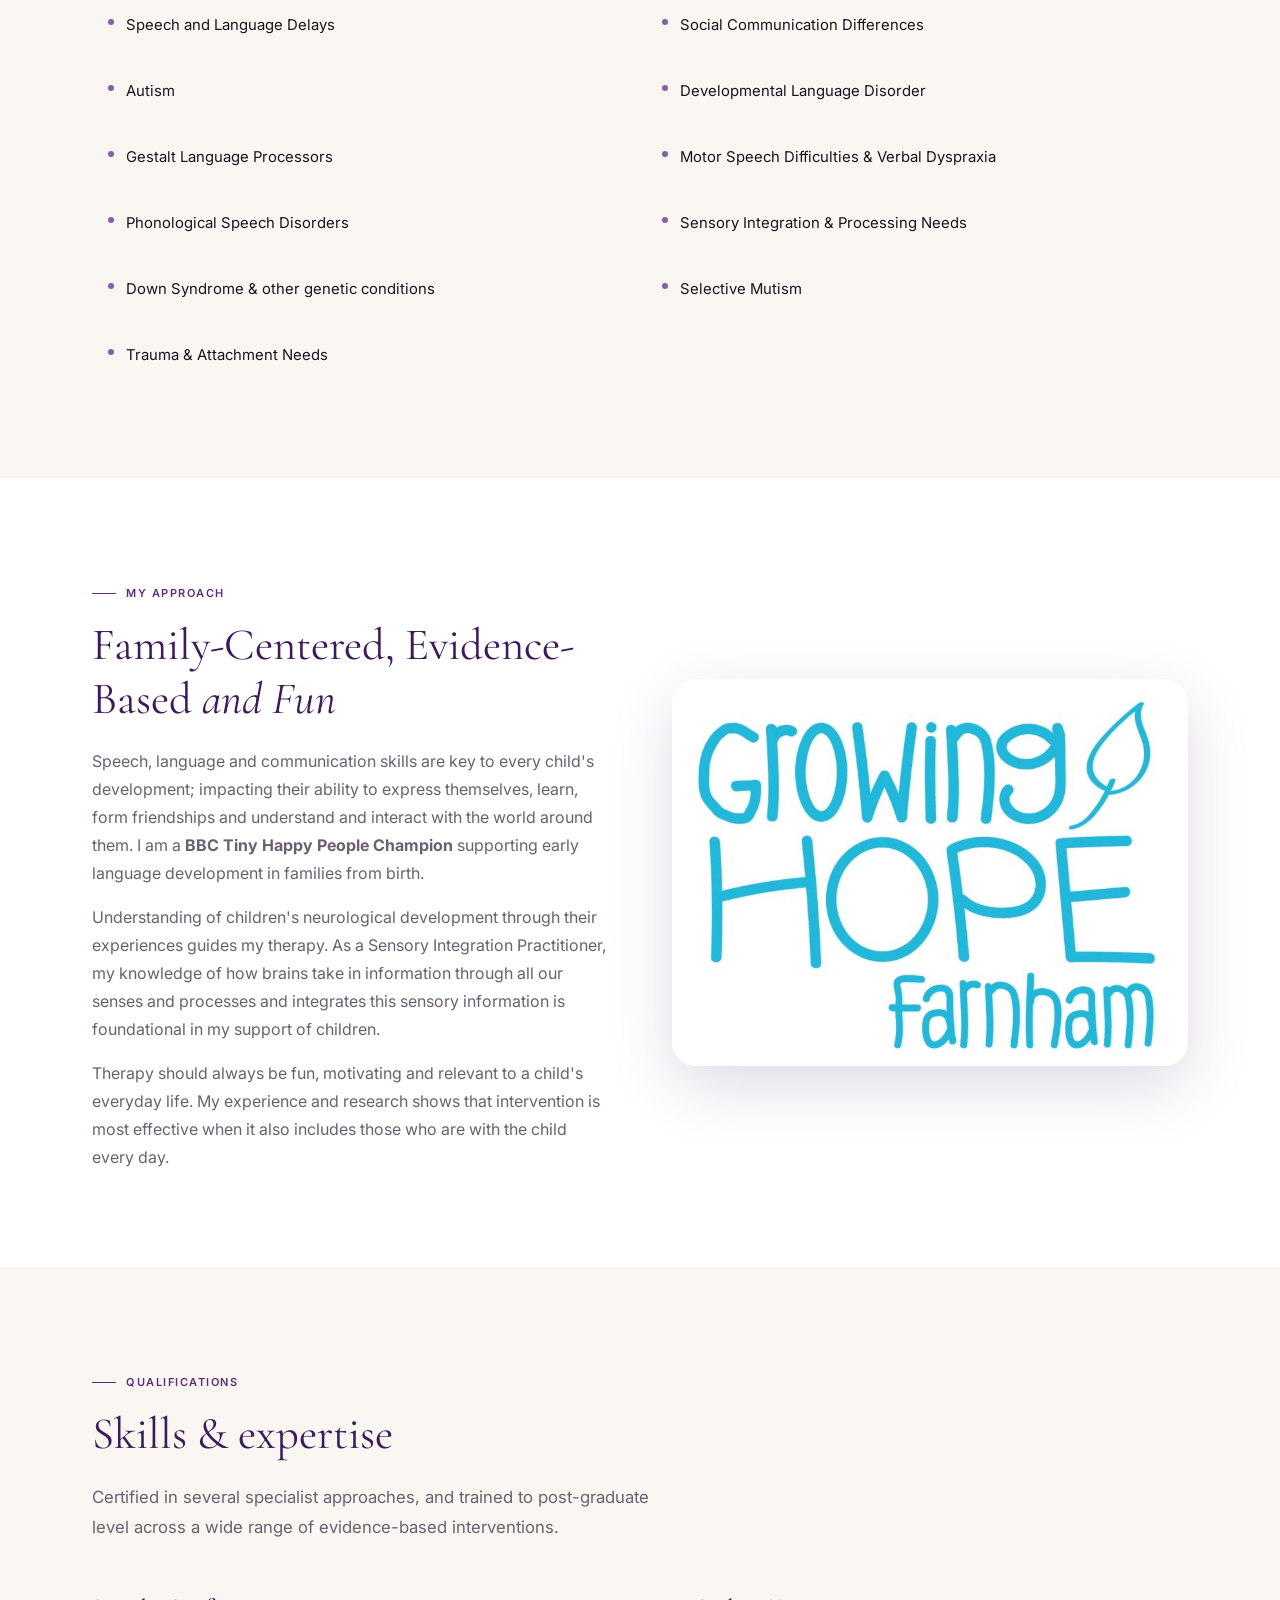
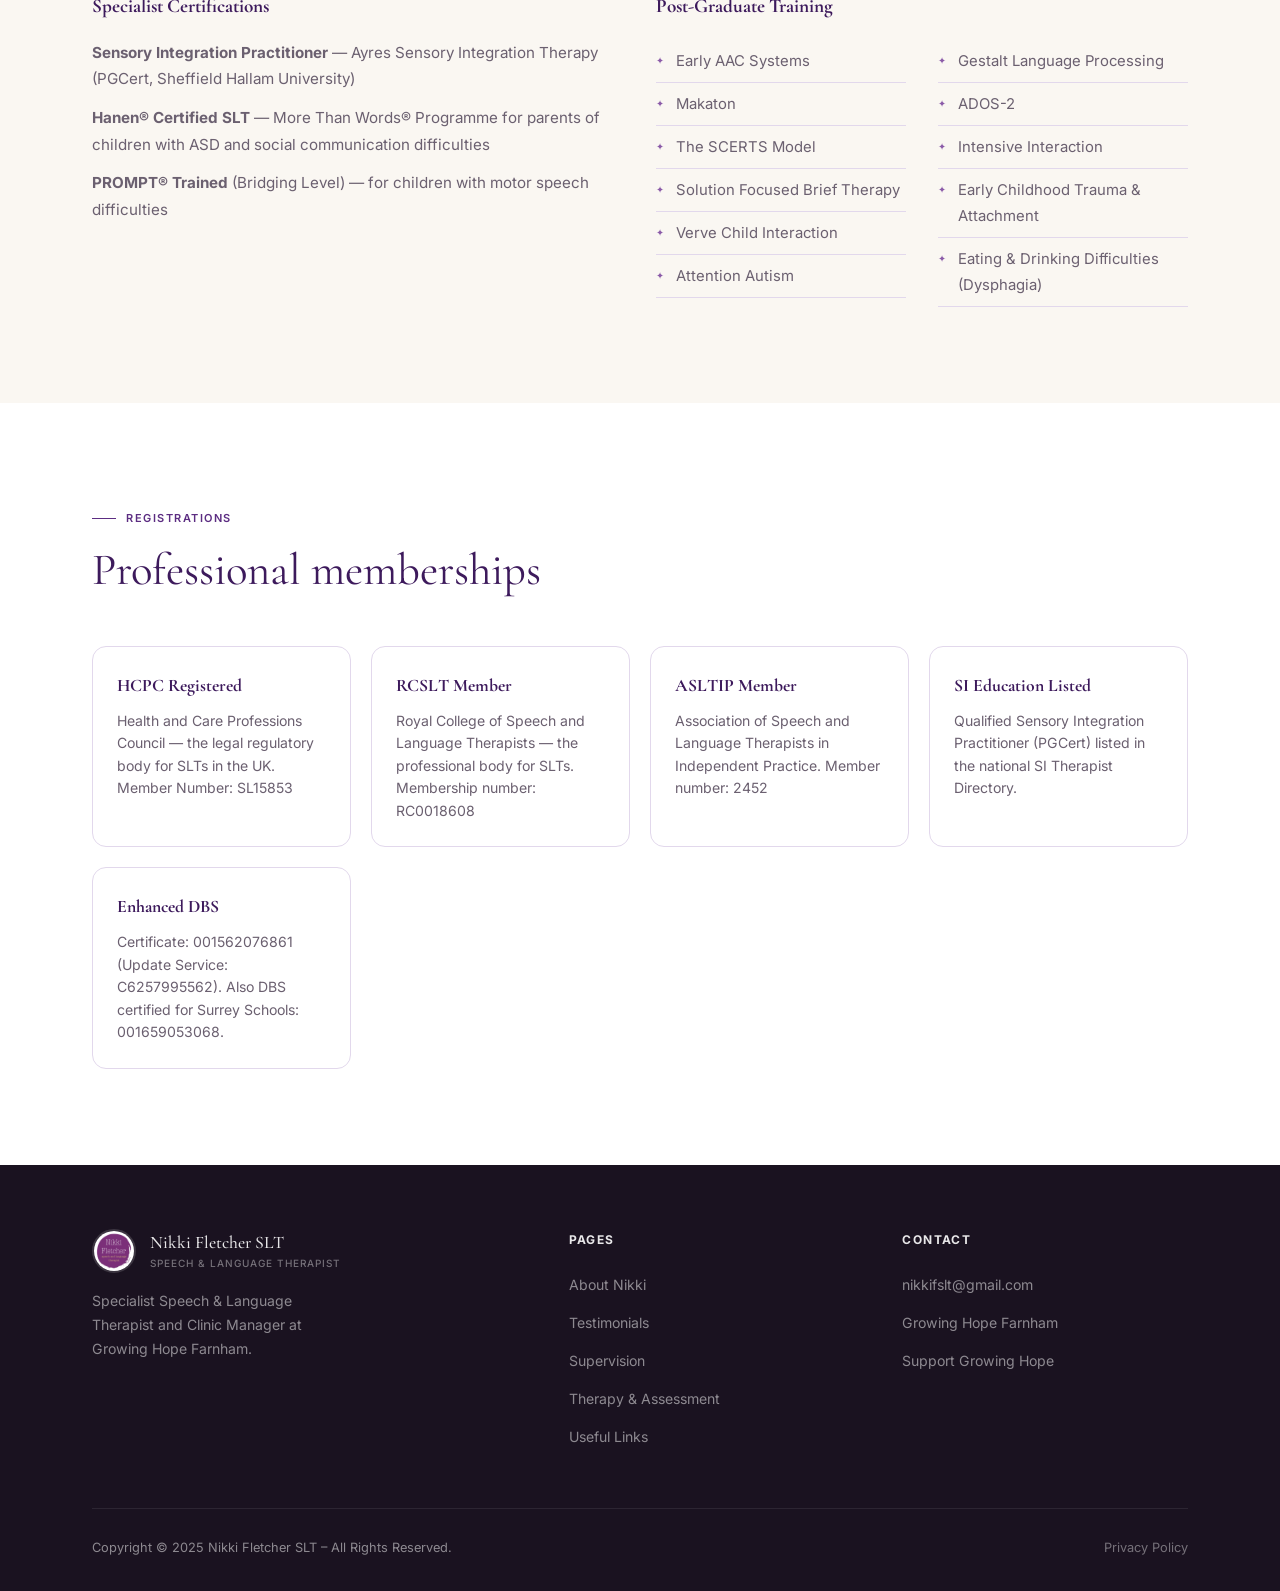
==== commit 4be5567e: "Restore exact original wording throughout — keep v2 design" ====
--- a/about.html
+++ b/about.html
@@ -95,9 +95,9 @@
         <div class="reveal">
           <div class="section-label">My Approach</div>
           <h2 class="section-title">Family-Centered, Evidence-Based <em style="font-style:italic;">and Fun</em></h2>
-          <p style="color:var(--muted);margin-bottom:16px;">Speech, language and communication skills are key to every child's development; impacting their ability to express themselves, learn, form friendships and understand the world around them. I am a <strong>BBC Tiny Happy People Champion</strong> supporting early language development from birth.</p>
-          <p style="color:var(--muted);margin-bottom:16px;">As a Sensory Integration Practitioner, my understanding of how brains take in and process information through our senses is foundational in supporting children with attention, social interaction, language, motor speech and emotional regulation.</p>
-          <p style="color:var(--muted);">I place great value on working with other professionals your child may be seeing — OTs, Physiotherapists, Paediatricians — and always liaising with NHS therapists to ensure integrated, effective outcomes.</p>
+          <p style="color:var(--muted);margin-bottom:16px;">Speech, language and communication skills are key to every child's development; impacting their ability to express themselves, learn, form friendships and understand and interact with the world around them. I am a <strong>BBC Tiny Happy People Champion</strong> supporting early language development in families from birth.</p>
+          <p style="color:var(--muted);margin-bottom:16px;">Understanding of children's neurological development through their experiences guides my therapy. As a Sensory Integration Practitioner, my knowledge of how brains take in information through all our senses and processes and integrates this sensory information is foundational in my support of children.</p>
+          <p style="color:var(--muted);">Therapy should always be fun, motivating and relevant to a child's everyday life. My experience and research shows that intervention is most effective when it also includes those who are with the child every day.</p>
         </div>
         <img src="images/hero.png" alt="Children's therapy" class="reveal reveal-delay-1">
       </div>
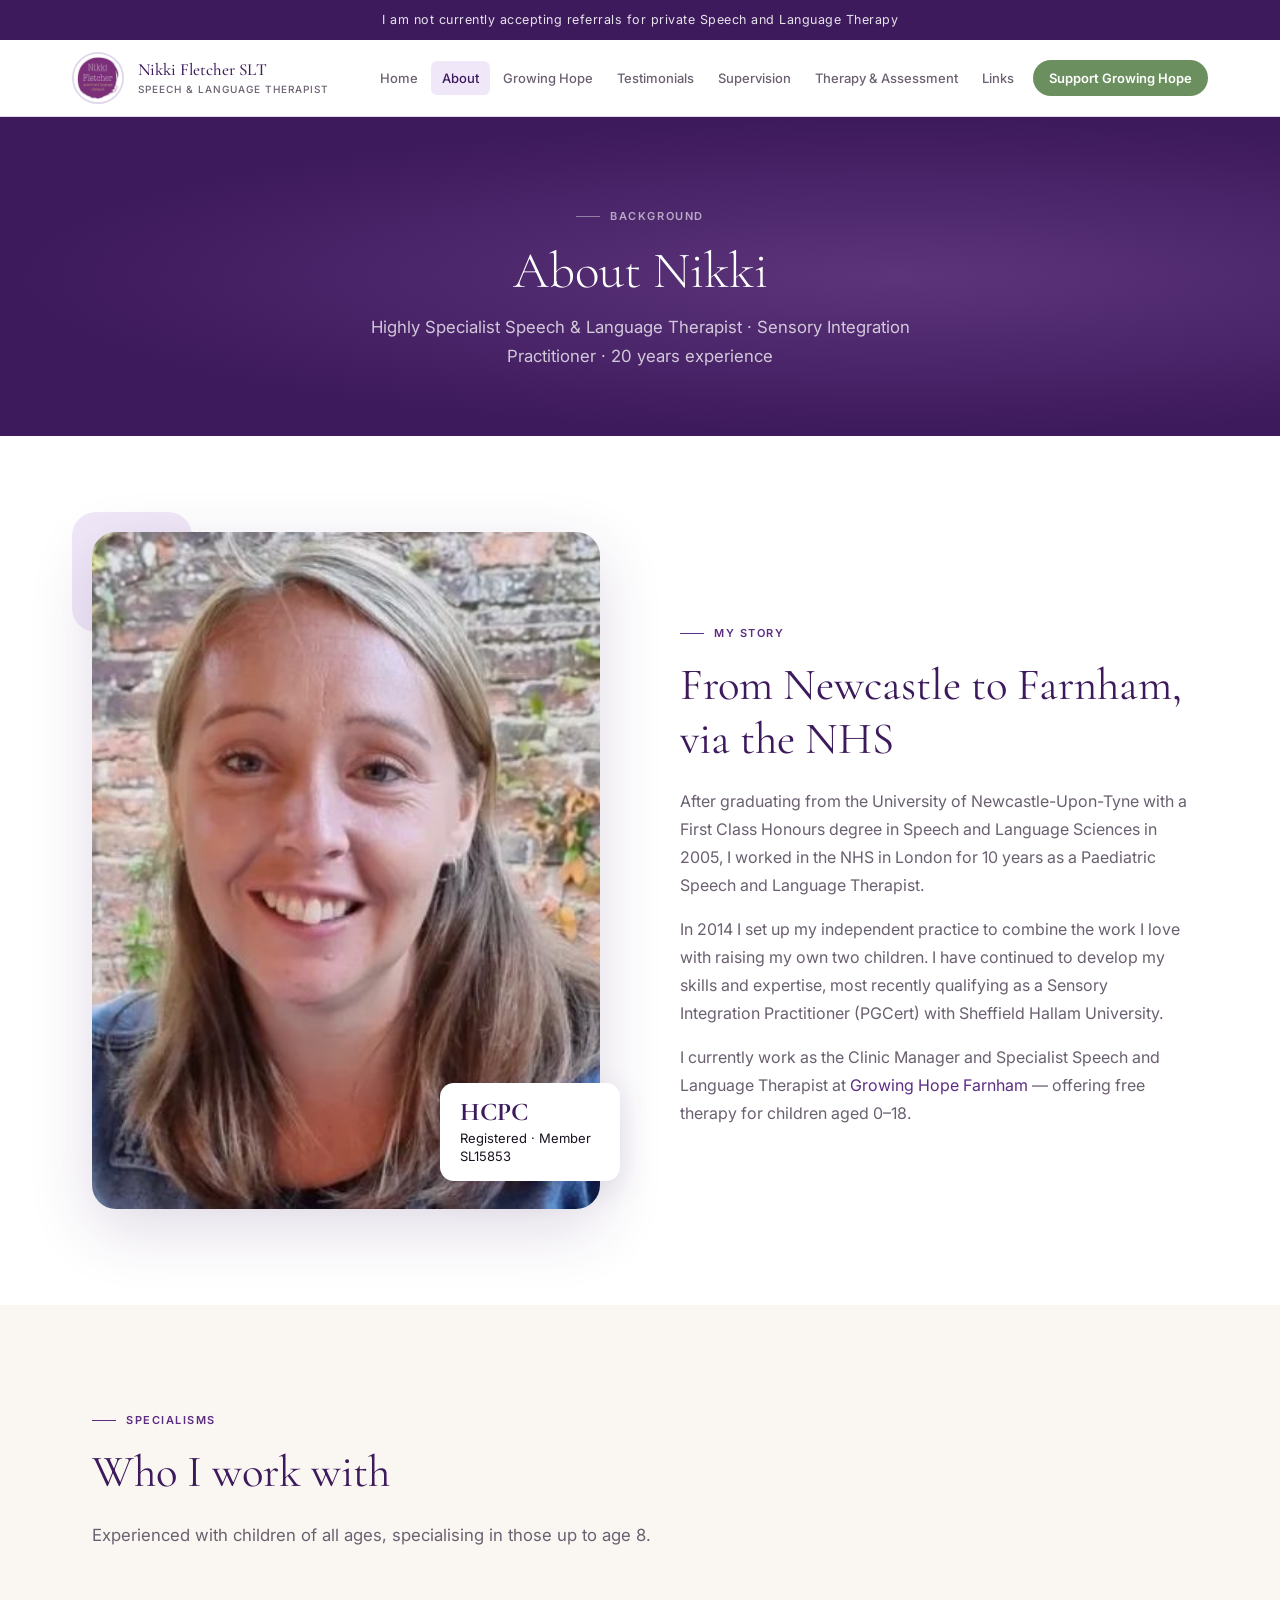
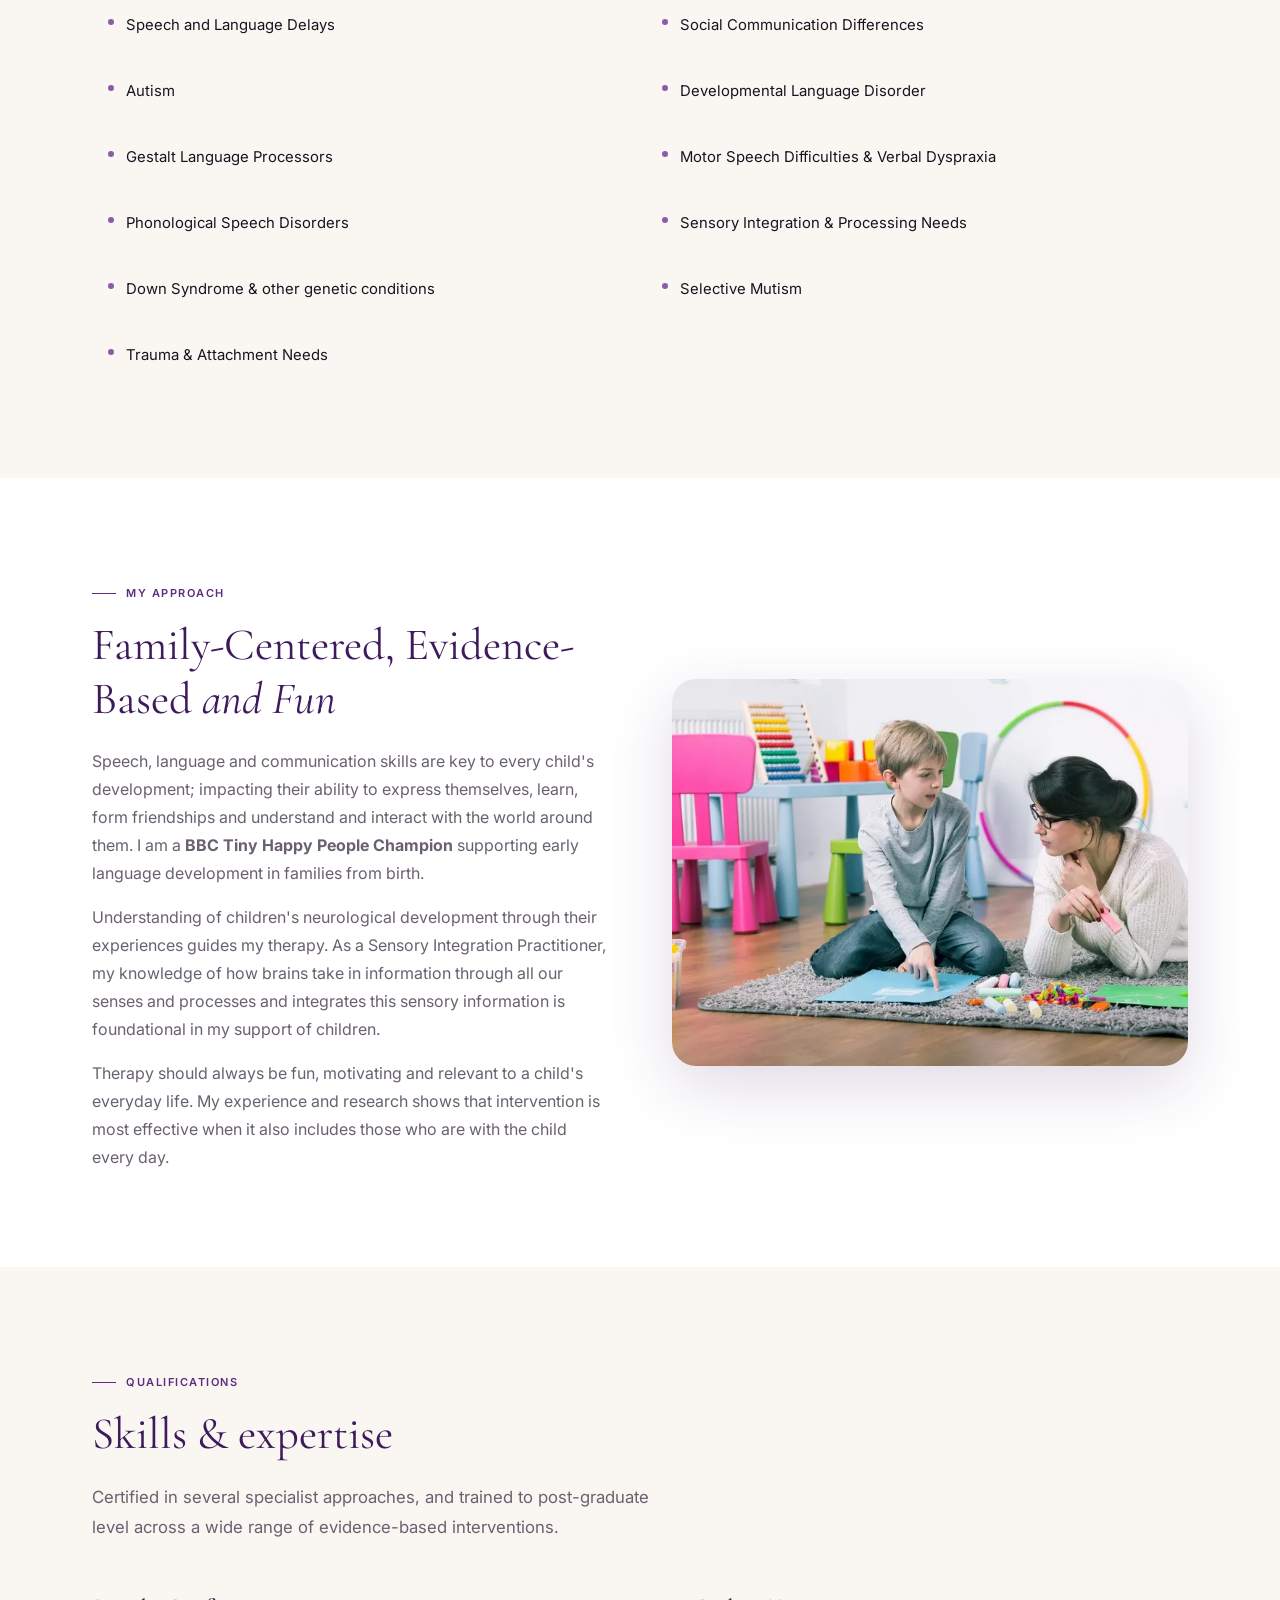
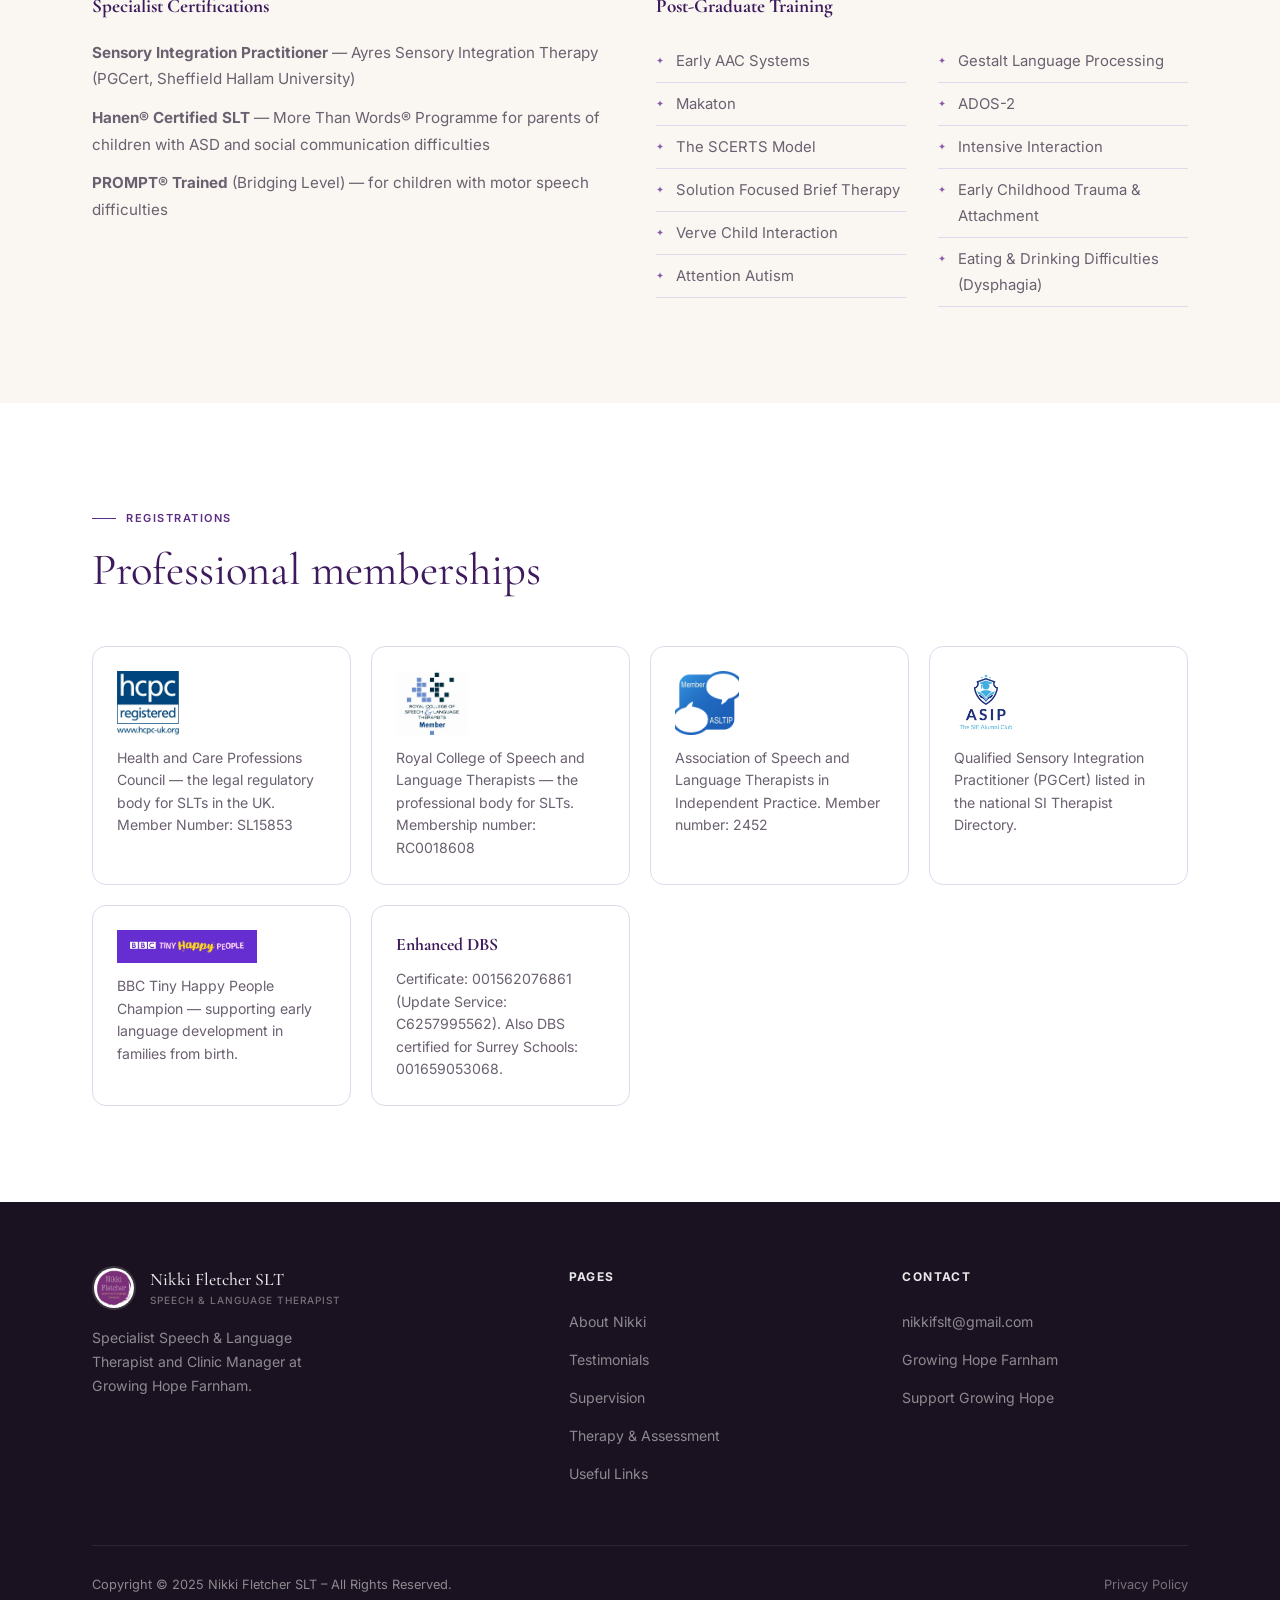
==== commit 6d4ec708: "Add real images and accreditation logos throughout" ====
--- a/about.html
+++ b/about.html
@@ -99,7 +99,7 @@
           <p style="color:var(--muted);margin-bottom:16px;">Understanding of children's neurological development through their experiences guides my therapy. As a Sensory Integration Practitioner, my knowledge of how brains take in information through all our senses and processes and integrates this sensory information is foundational in my support of children.</p>
           <p style="color:var(--muted);">Therapy should always be fun, motivating and relevant to a child's everyday life. My experience and research shows that intervention is most effective when it also includes those who are with the child every day.</p>
         </div>
-        <img src="images/hero.png" alt="Children's therapy" class="reveal reveal-delay-1">
+        <img src="images/am-approach.webp" alt="Children's therapy" class="reveal reveal-delay-1">
       </div>
     </div>
   </section>
@@ -148,20 +148,24 @@
       </div>
       <div class="credentials-grid reveal">
         <div class="credential-card">
-          <strong>HCPC Registered</strong>
+          <img src="images/am-hcpc.webp" alt="HCPC Registered" class="credential-logo">
           <p>Health and Care Professions Council — the legal regulatory body for SLTs in the UK. Member Number: SL15853</p>
         </div>
         <div class="credential-card">
-          <strong>RCSLT Member</strong>
+          <img src="images/am-rcslt.webp" alt="RCSLT Member" class="credential-logo">
           <p>Royal College of Speech and Language Therapists — the professional body for SLTs. Membership number: RC0018608</p>
         </div>
         <div class="credential-card">
-          <strong>ASLTIP Member</strong>
+          <img src="images/am-asltip.webp" alt="ASLTIP Member" class="credential-logo">
           <p>Association of Speech and Language Therapists in Independent Practice. Member number: 2452</p>
         </div>
         <div class="credential-card">
-          <strong>SI Education Listed</strong>
+          <img src="images/am-asip.webp" alt="Sensory Integration Education" class="credential-logo">
           <p>Qualified Sensory Integration Practitioner (PGCert) listed in the national SI Therapist Directory.</p>
+        </div>
+        <div class="credential-card">
+          <img src="images/am-bbc.webp" alt="BBC Tiny Happy People Champion" class="credential-logo">
+          <p>BBC Tiny Happy People Champion — supporting early language development in families from birth.</p>
         </div>
         <div class="credential-card">
           <strong>Enhanced DBS</strong>
--- a/style.css
+++ b/style.css
@@ -584,6 +584,7 @@
   margin-bottom: 8px;
 }
 .credential-card p { font-size: .88rem; color: var(--muted); line-height: 1.6; }
+.credential-logo { max-height: 64px; max-width: 140px; object-fit: contain; margin-bottom: 12px; }
 
 .who-grid { display: grid; grid-template-columns: 1fr 1fr; gap: 12px; }
 .who-item {
@@ -814,17 +815,20 @@
   border-bottom: 1px solid rgba(226,216,236,.5);
 }
 .link-item-icon {
-  width: 36px;
-  height: 36px;
-  min-width: 36px;
-  background: var(--plum-pale);
+  width: 56px;
+  height: 56px;
+  min-width: 56px;
+  background: #fff;
   border-radius: 8px;
   display: flex;
   align-items: center;
   justify-content: center;
   font-size: 1rem;
   margin-top: 2px;
-}
+  overflow: hidden;
+  border: 1px solid var(--border);
+}
+.link-item-icon img { width: 100%; height: 100%; object-fit: contain; padding: 4px; }
 .link-item-text p { font-size: .88rem; color: var(--muted); margin-top: 2px; }
 .link-item-text a { font-weight: 500; color: var(--plum-mid); font-size: .9rem; }
 .link-item-text a:hover { text-decoration: underline; }
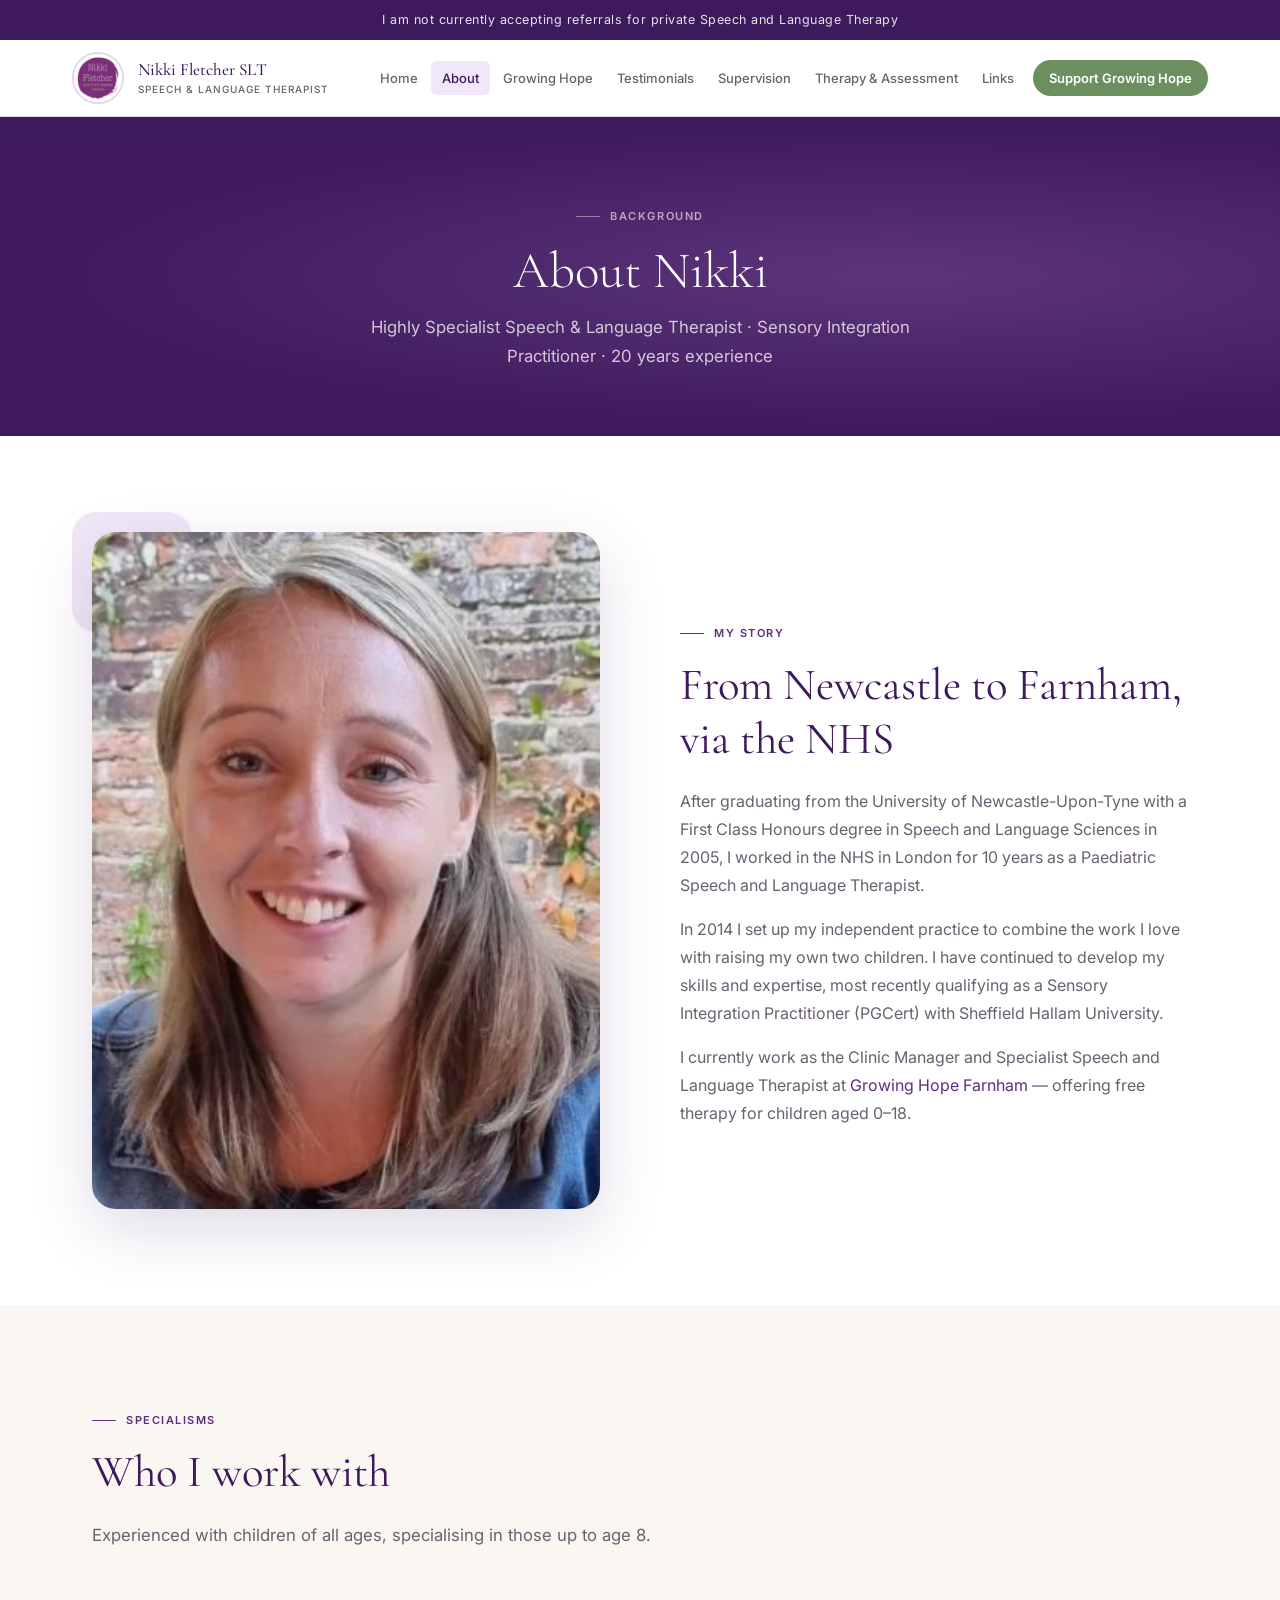
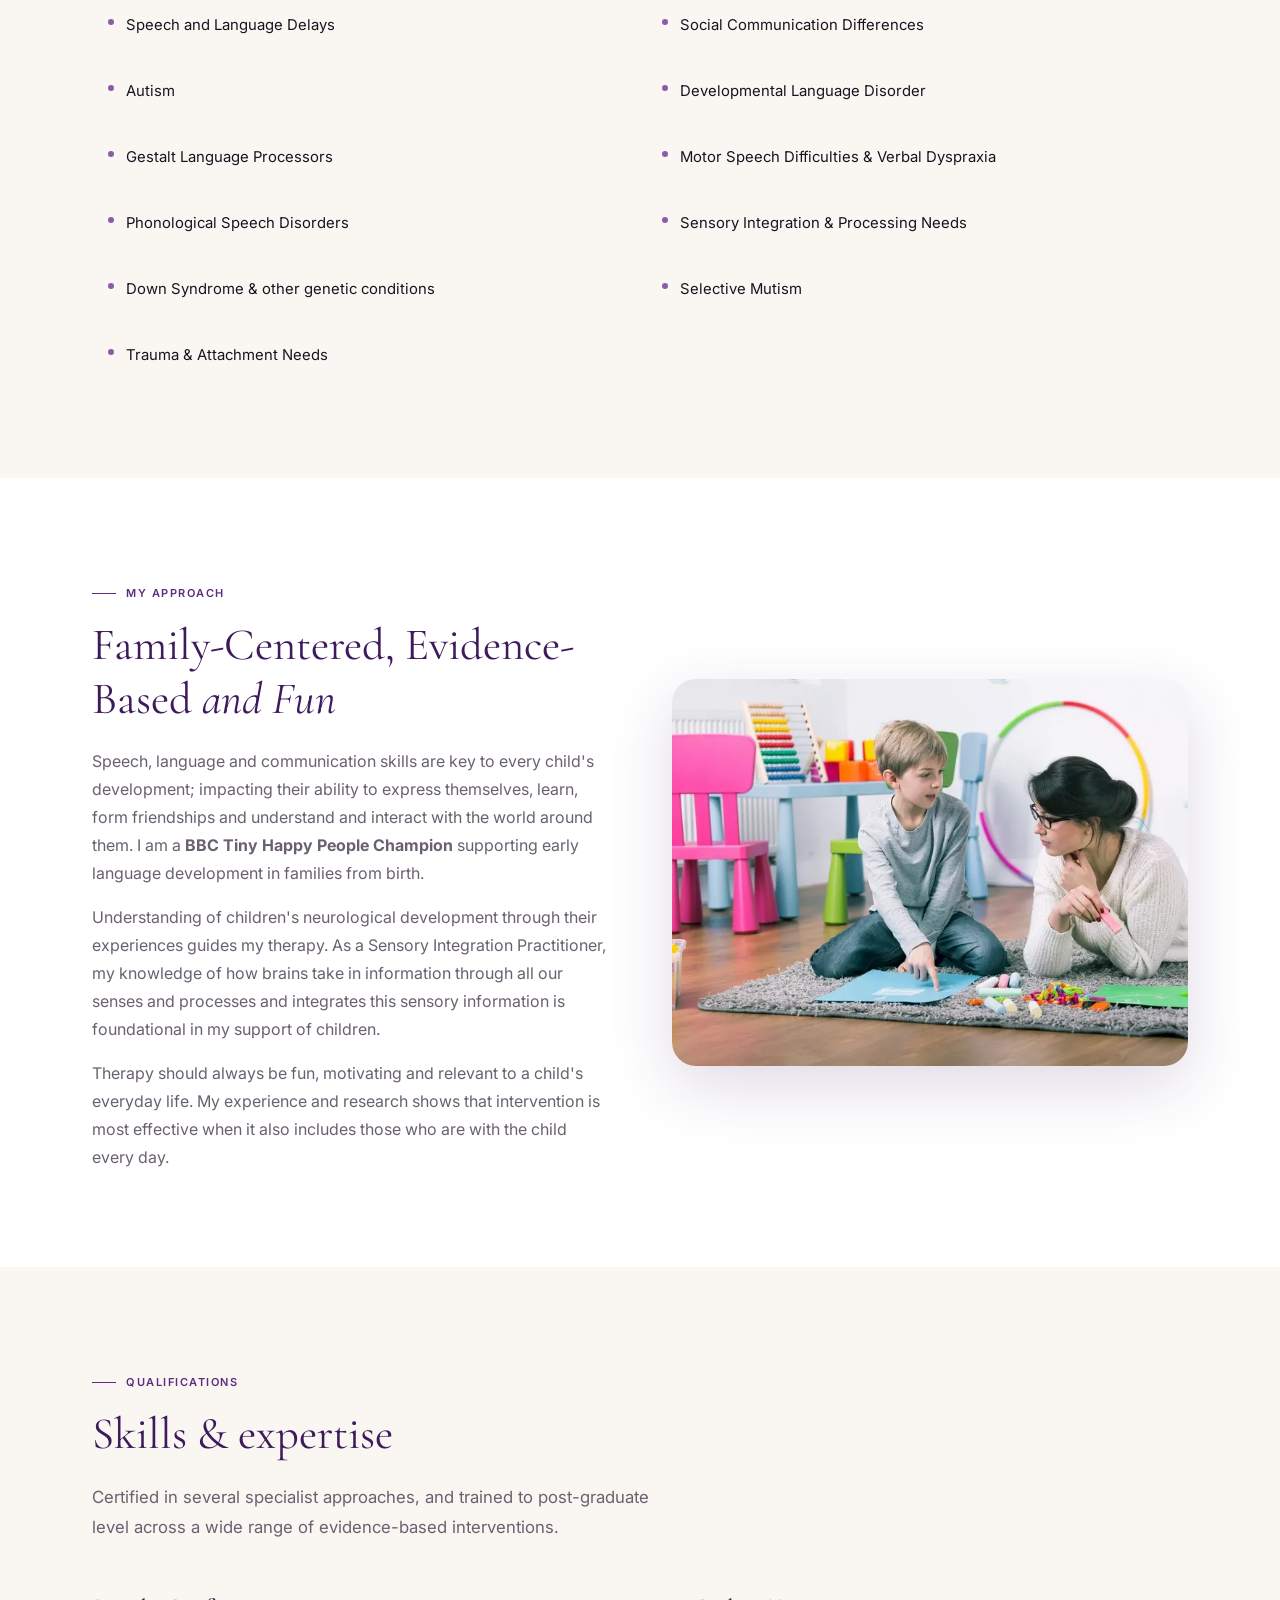
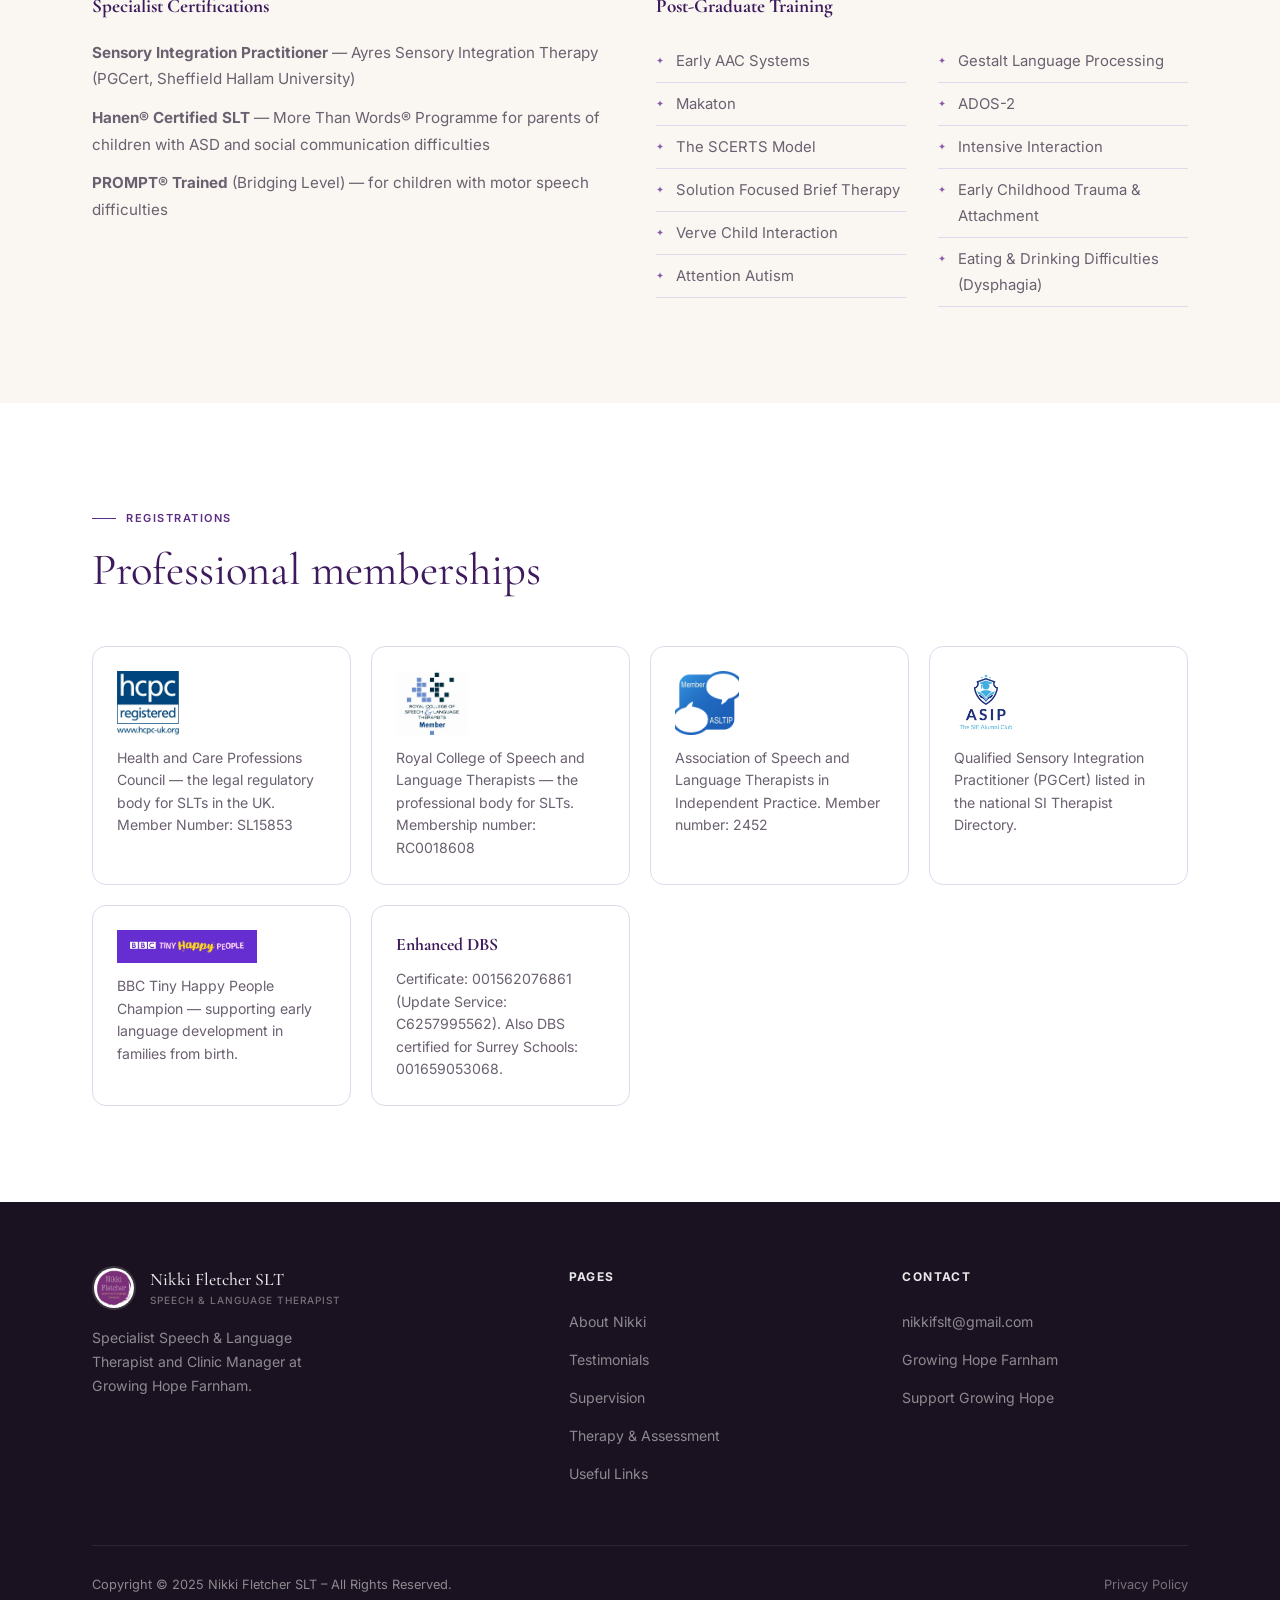
==== commit cde87961: "Remove floating text boxes from images" ====
--- a/about.html
+++ b/about.html
@@ -48,10 +48,6 @@
         <div class="about-img-wrap reveal">
           <div class="about-img-accent"></div>
           <img src="images/nikki-photo.png" alt="Nikki Fletcher">
-          <div class="about-img-tag">
-            <strong>HCPC</strong>
-            Registered · Member SL15853
-          </div>
         </div>
         <div class="reveal reveal-delay-1">
           <div class="section-label">My Story</div>
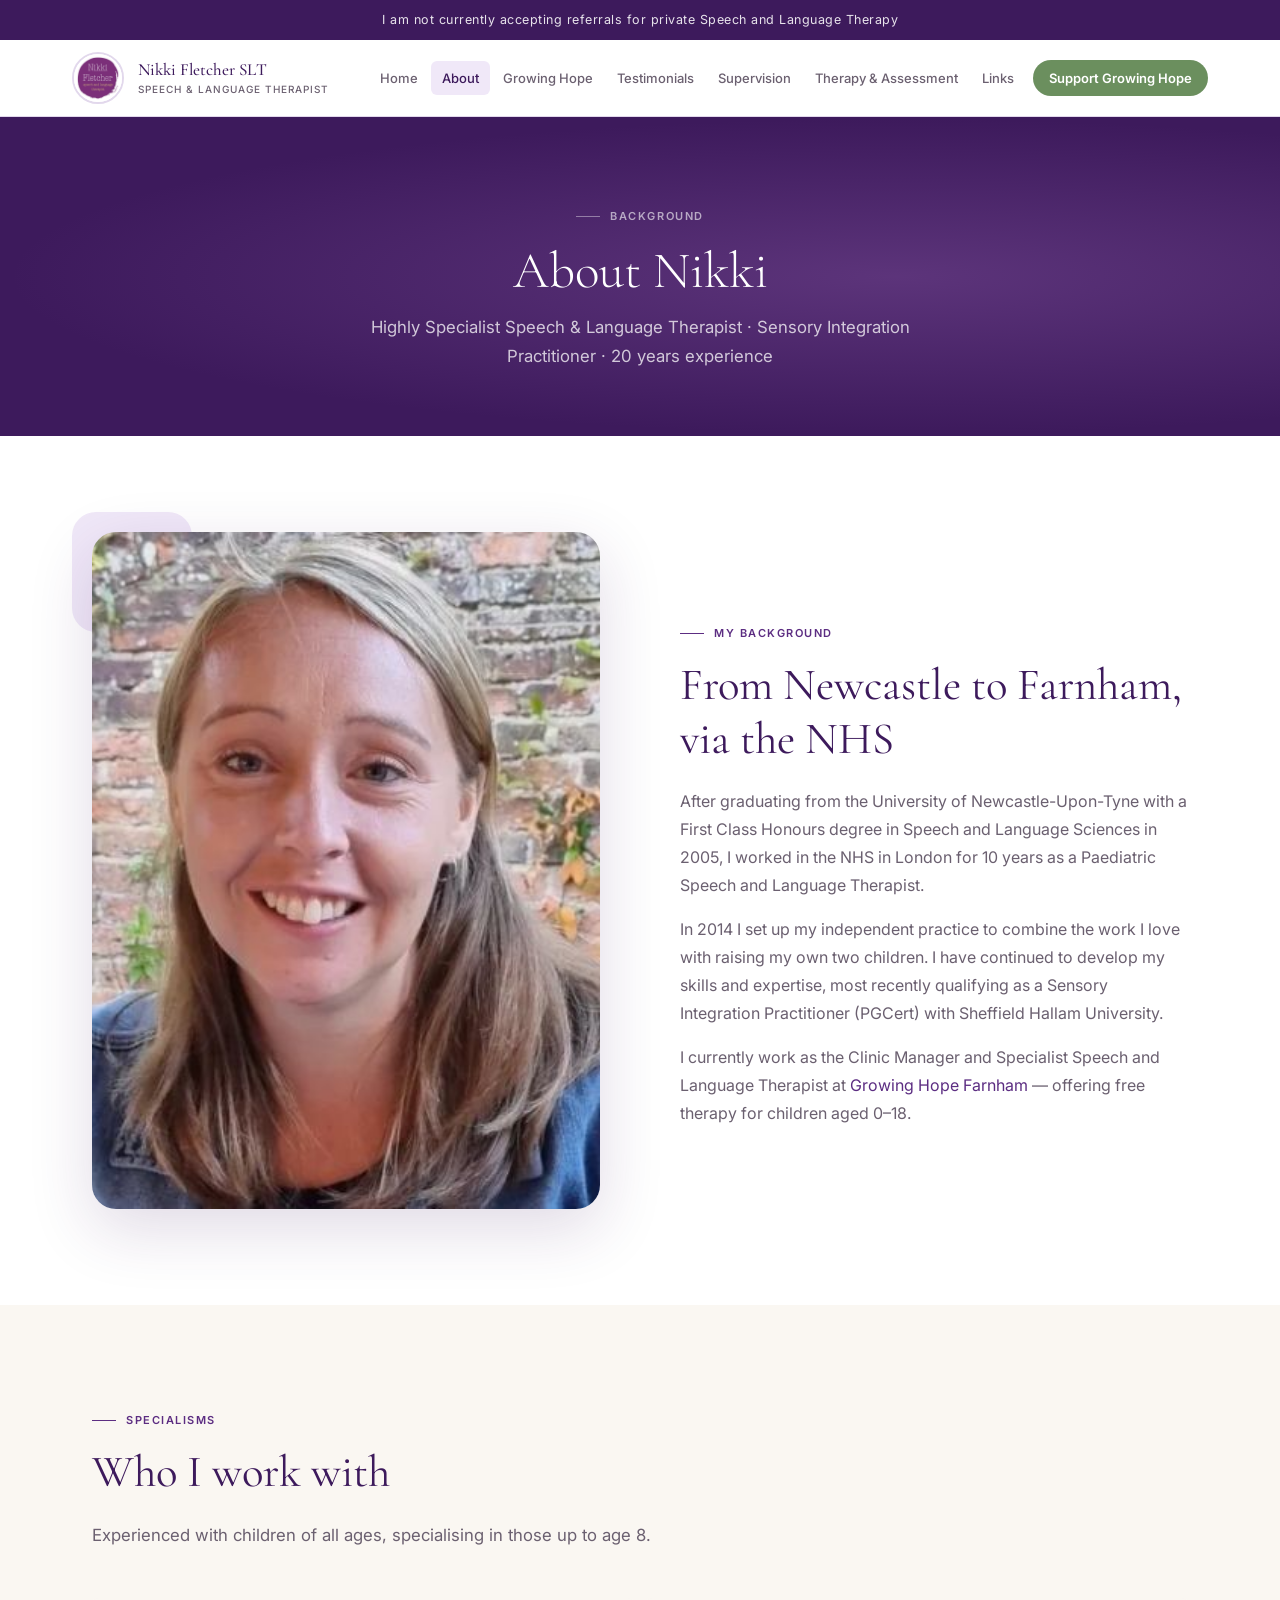
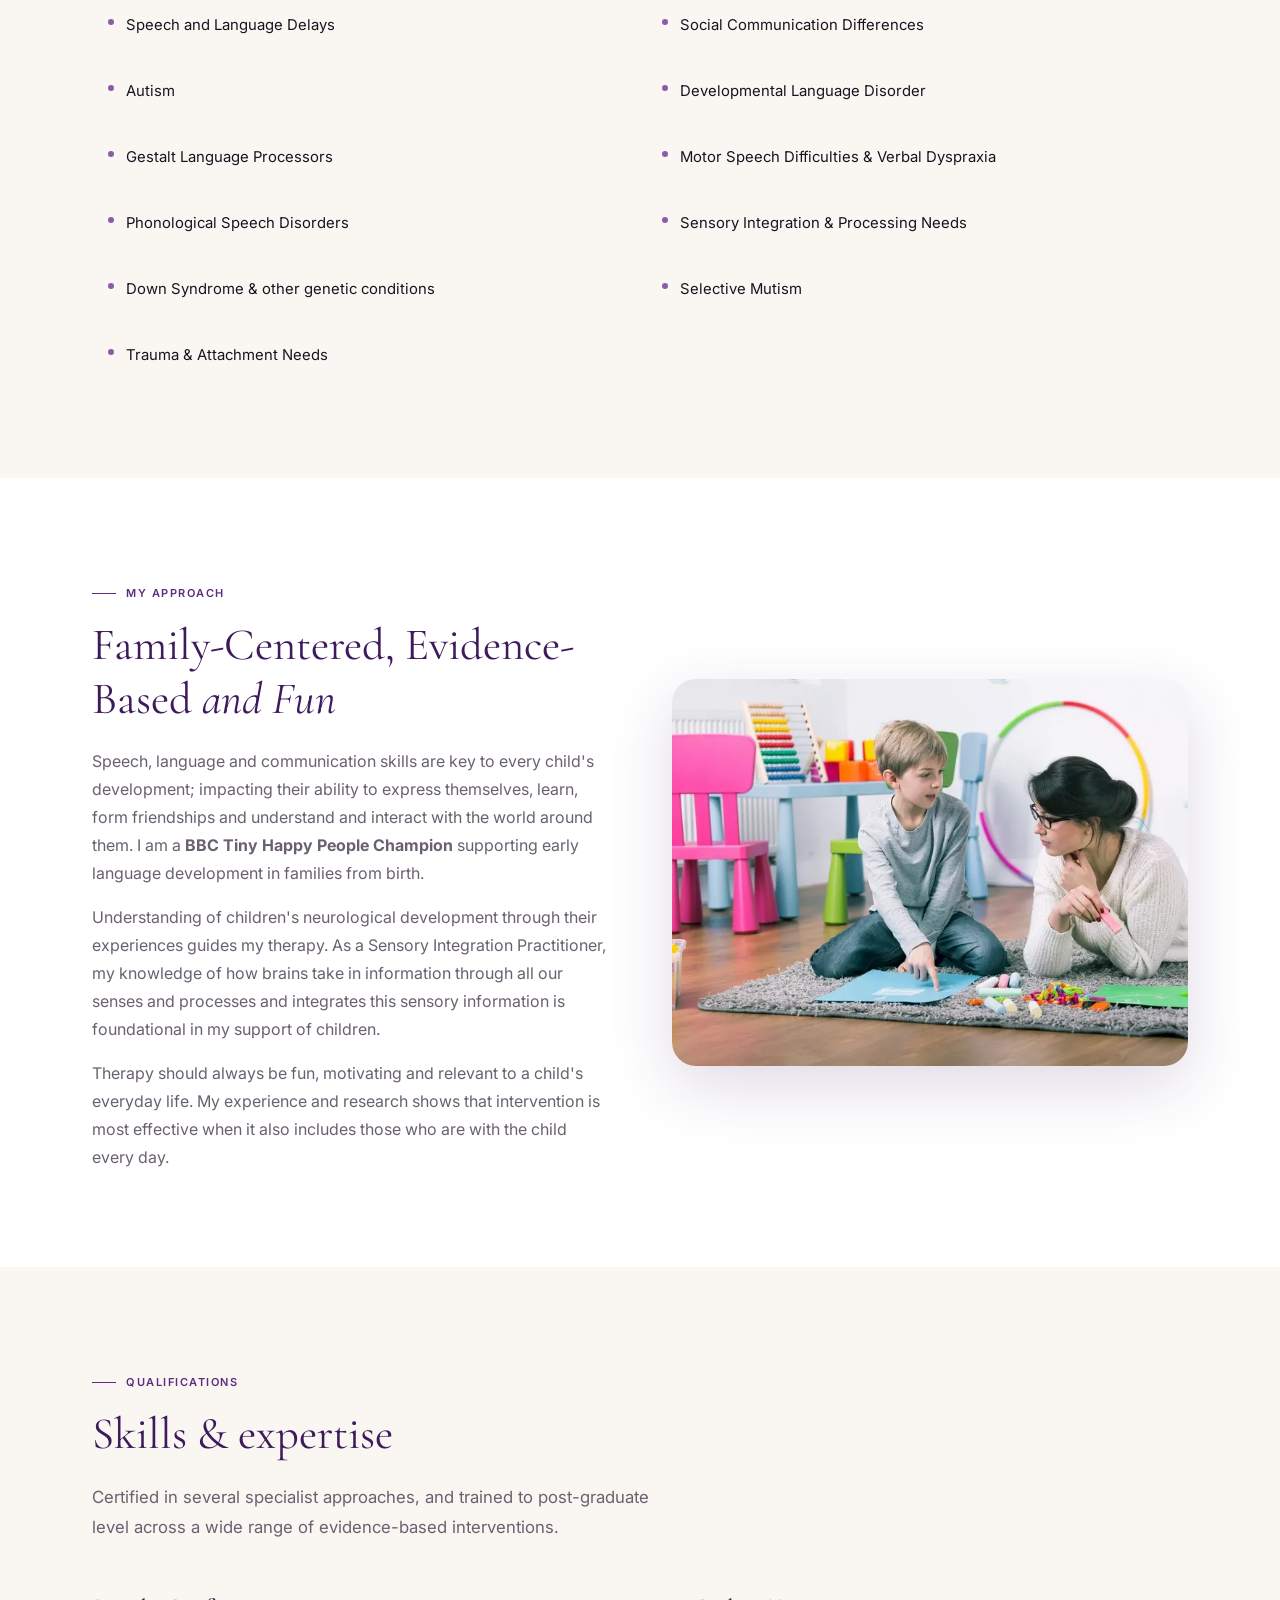
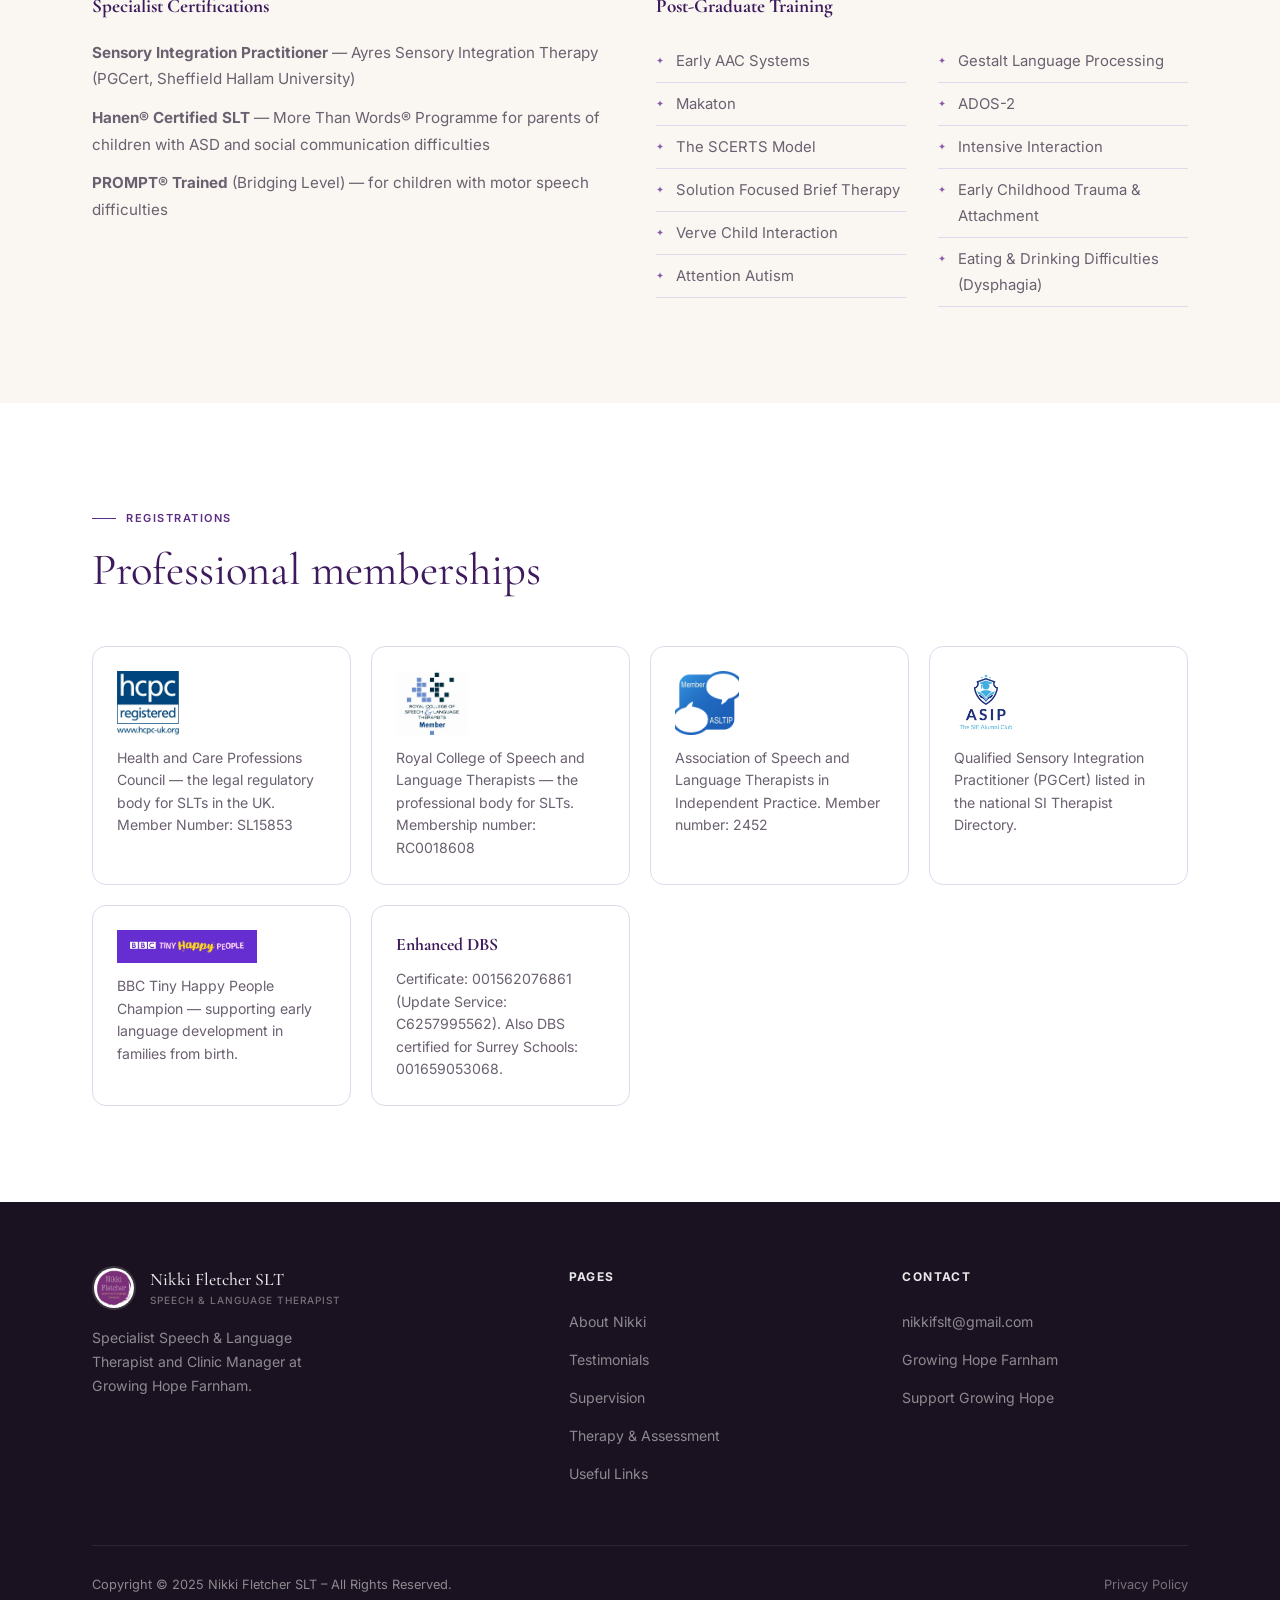
==== commit 73cc0fb1: "Change section label from My Story to My Background" ====
--- a/about.html
+++ b/about.html
@@ -50,7 +50,7 @@
           <img src="images/nikki-photo.png" alt="Nikki Fletcher">
         </div>
         <div class="reveal reveal-delay-1">
-          <div class="section-label">My Story</div>
+          <div class="section-label">My Background</div>
           <h2 class="section-title">From Newcastle to Farnham, via the NHS</h2>
           <p style="color:var(--muted);margin-bottom:16px;">After graduating from the University of Newcastle-Upon-Tyne with a First Class Honours degree in Speech and Language Sciences in 2005, I worked in the NHS in London for 10 years as a Paediatric Speech and Language Therapist.</p>
           <p style="color:var(--muted);margin-bottom:16px;">In 2014 I set up my independent practice to combine the work I love with raising my own two children. I have continued to develop my skills and expertise, most recently qualifying as a Sensory Integration Practitioner (PGCert) with Sheffield Hallam University.</p>
--- a/style.css
+++ b/style.css
@@ -184,21 +184,20 @@
 .hero-bg {
   position: absolute;
   inset: 0;
-  background: var(--plum);
+  background: #000;
 }
 .hero-bg img {
   width: 100%;
   height: 100%;
   object-fit: cover;
-  object-position: center 30%;
-  opacity: .35;
-  mix-blend-mode: luminosity;
+  object-position: center center;
+  opacity: .75;
 }
 .hero-bg::after {
   content: '';
   position: absolute;
   inset: 0;
-  background: linear-gradient(135deg, rgba(61,26,92,.85) 0%, rgba(61,26,92,.4) 60%, transparent 100%);
+  background: linear-gradient(to right, rgba(0,0,0,.55) 0%, rgba(0,0,0,.2) 60%, rgba(0,0,0,.1) 100%);
 }
 .hero-content {
   position: relative;
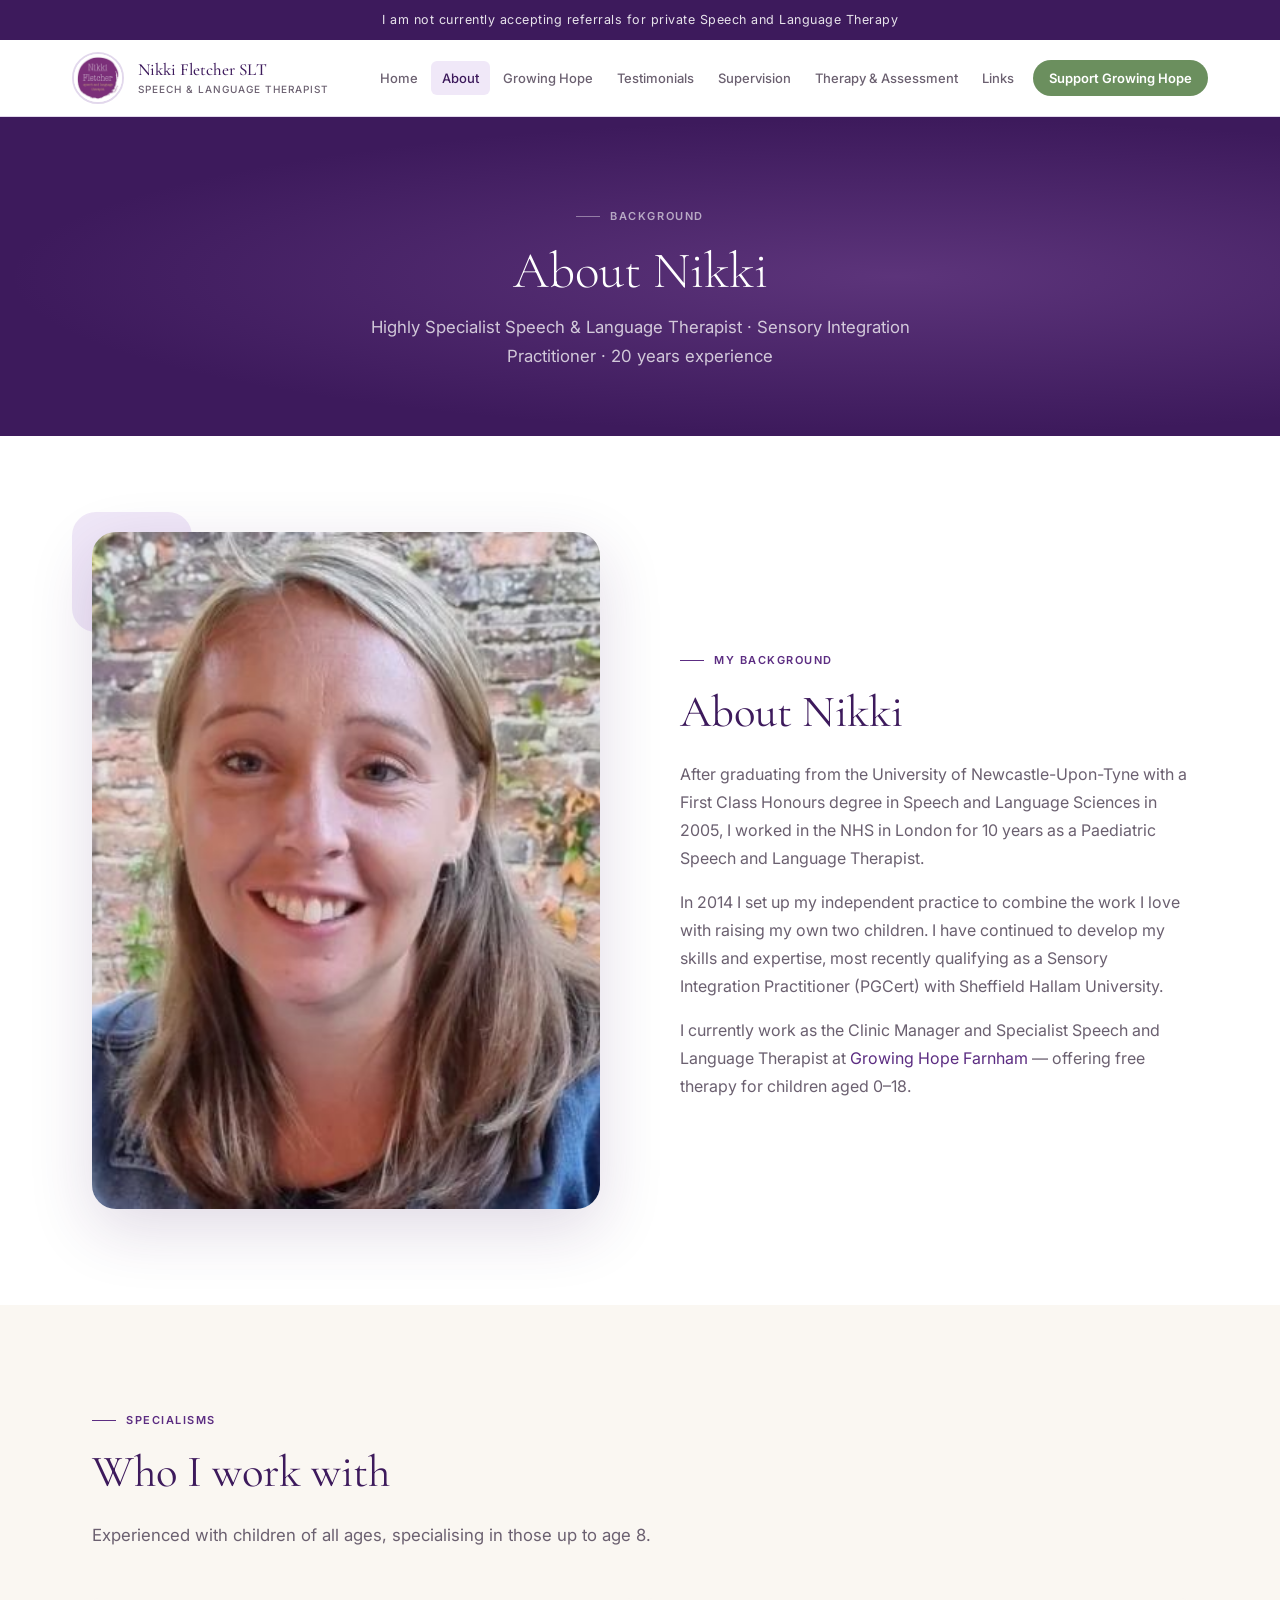
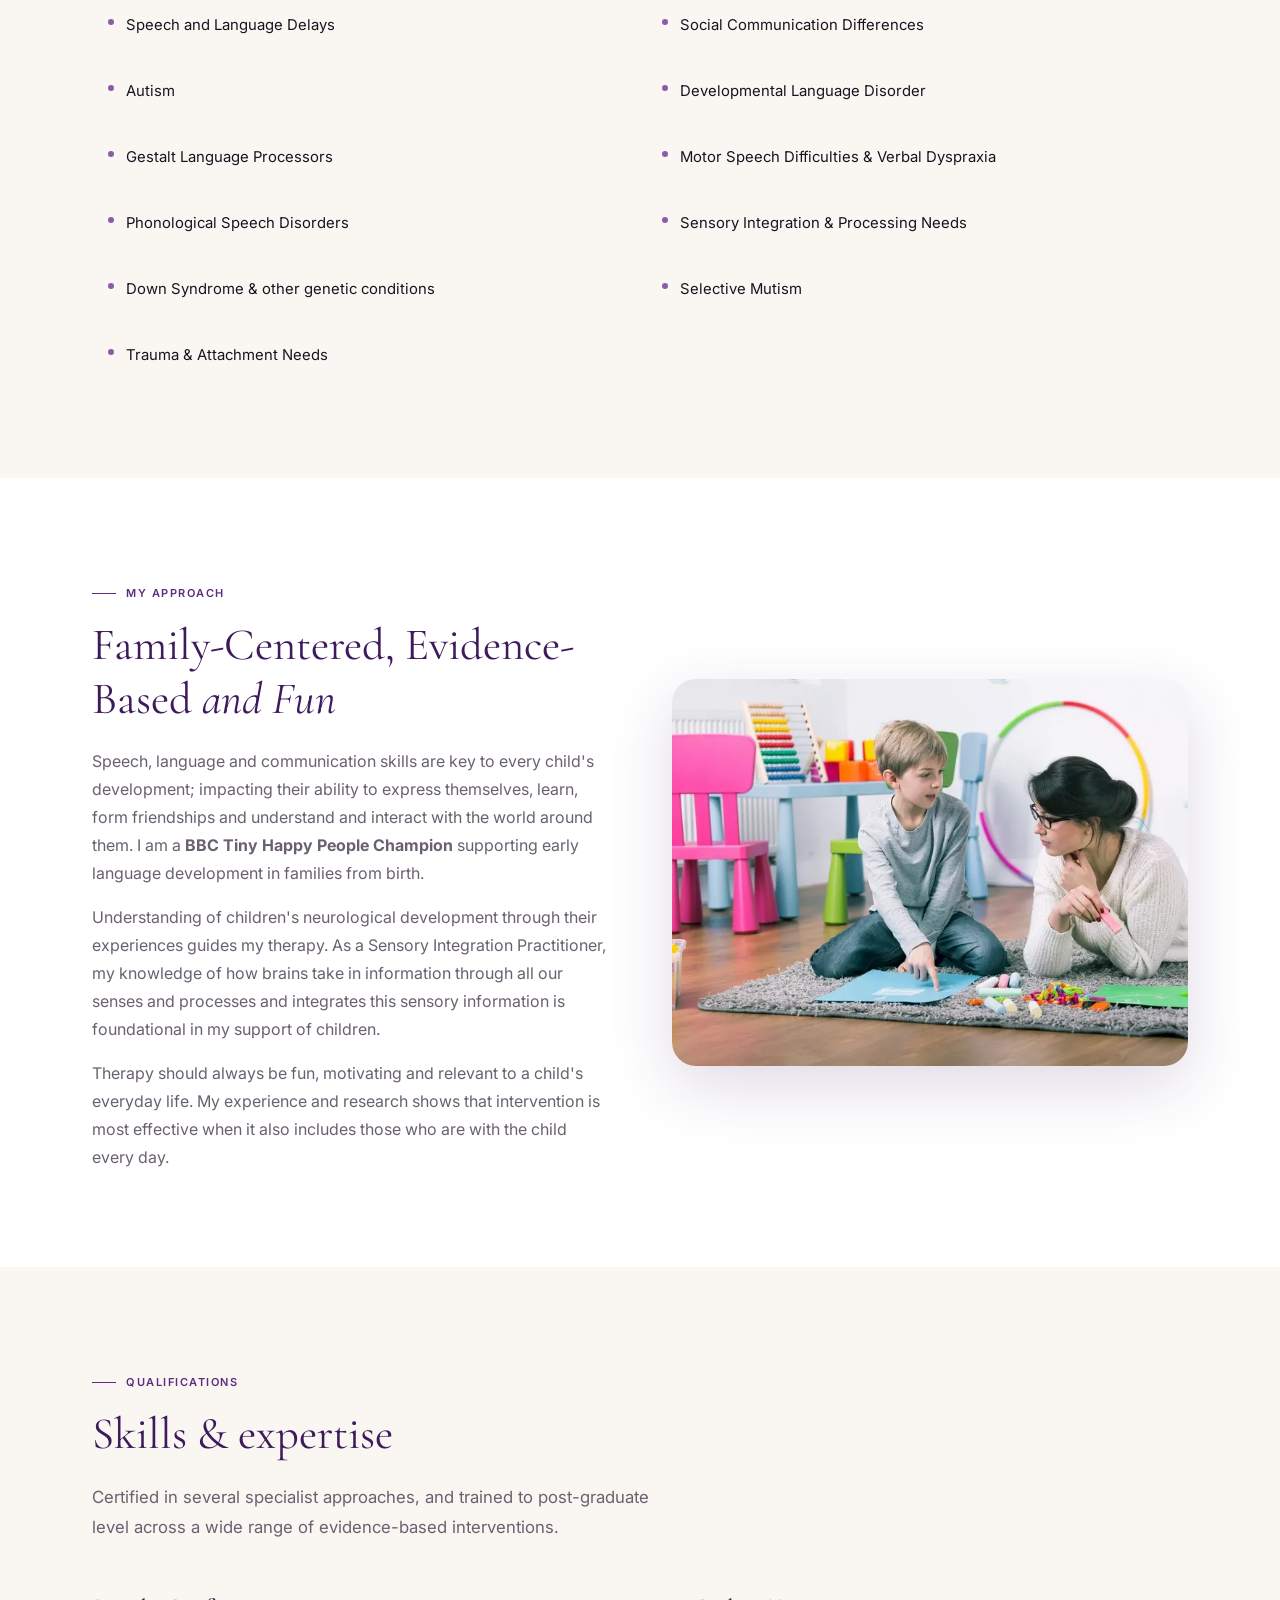
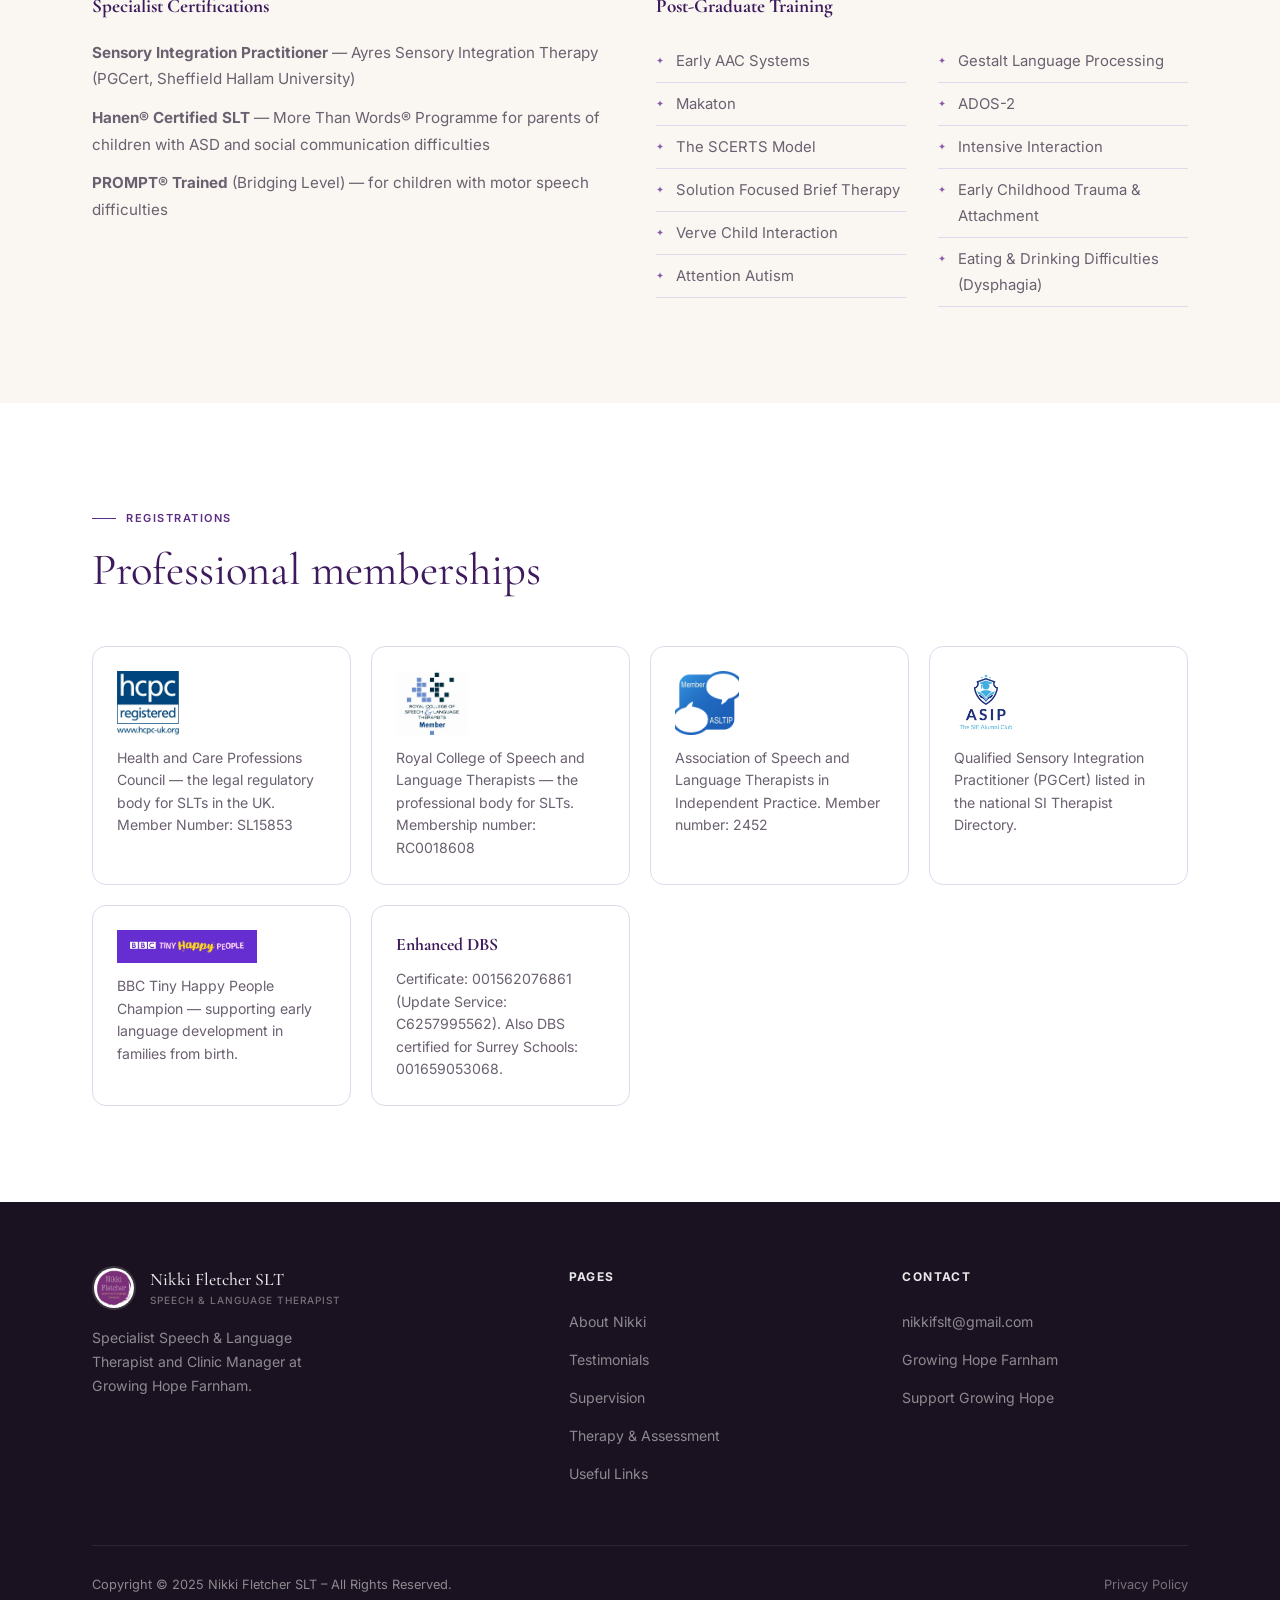
==== commit cb9d0214: "Change section heading to About Nikki" ====
--- a/about.html
+++ b/about.html
@@ -51,7 +51,7 @@
         </div>
         <div class="reveal reveal-delay-1">
           <div class="section-label">My Background</div>
-          <h2 class="section-title">From Newcastle to Farnham, via the NHS</h2>
+          <h2 class="section-title">About Nikki</h2>
           <p style="color:var(--muted);margin-bottom:16px;">After graduating from the University of Newcastle-Upon-Tyne with a First Class Honours degree in Speech and Language Sciences in 2005, I worked in the NHS in London for 10 years as a Paediatric Speech and Language Therapist.</p>
           <p style="color:var(--muted);margin-bottom:16px;">In 2014 I set up my independent practice to combine the work I love with raising my own two children. I have continued to develop my skills and expertise, most recently qualifying as a Sensory Integration Practitioner (PGCert) with Sheffield Hallam University.</p>
           <p style="color:var(--muted);">I currently work as the Clinic Manager and Specialist Speech and Language Therapist at <a href="https://growinghope.org.uk/farnham/" target="_blank">Growing Hope Farnham</a> — offering free therapy for children aged 0–18.</p>
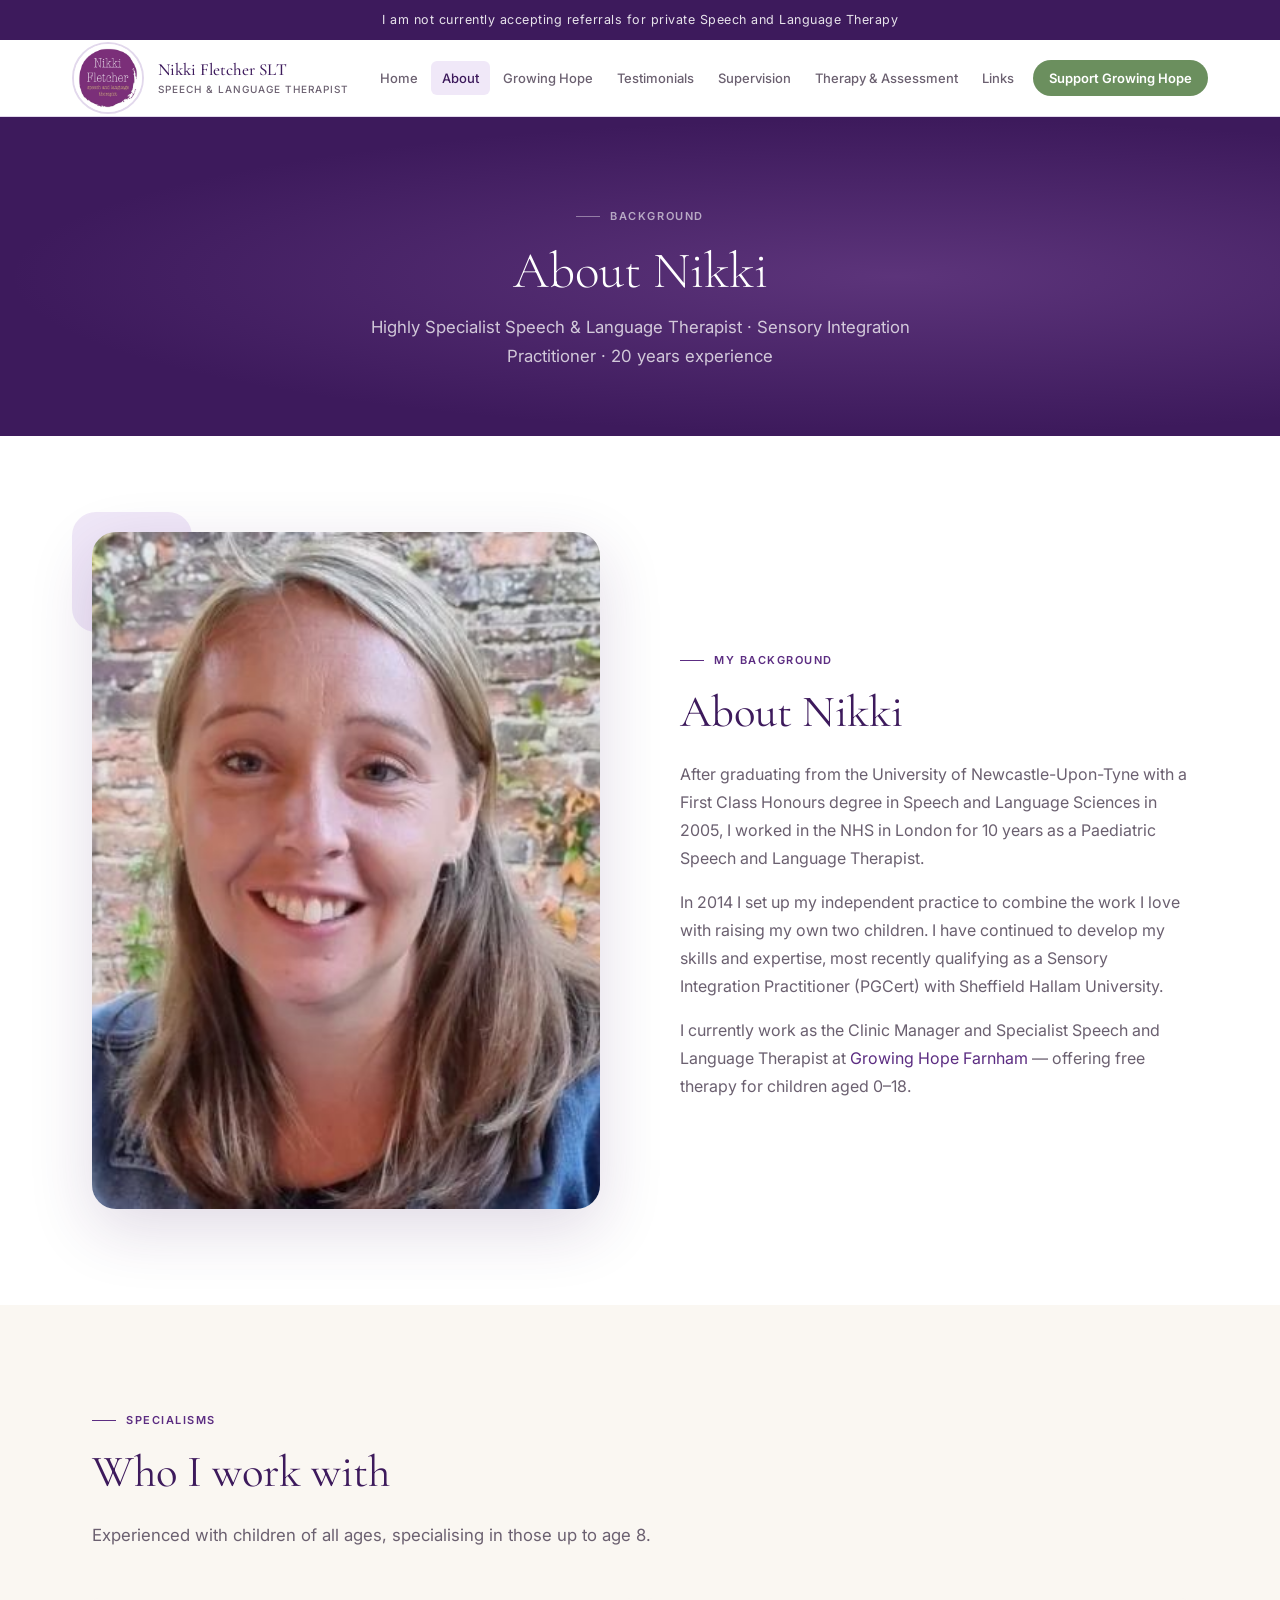
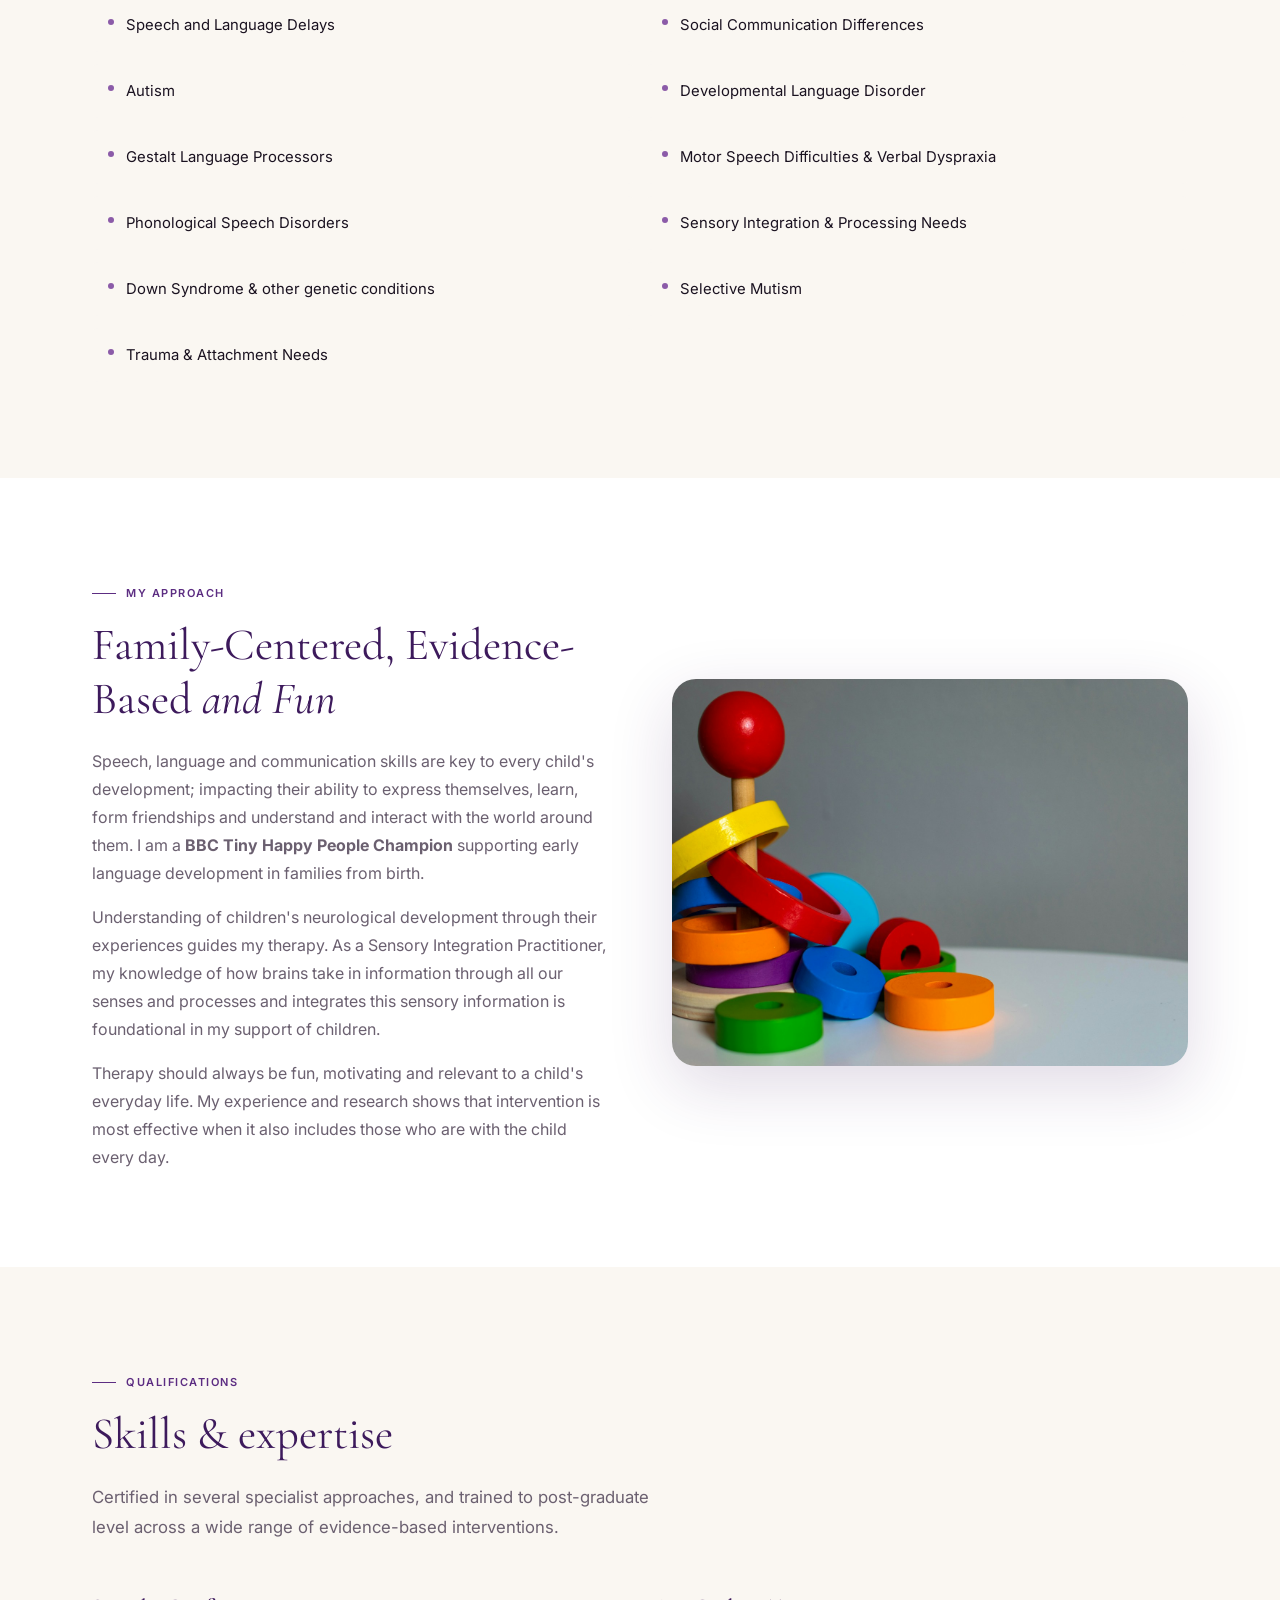
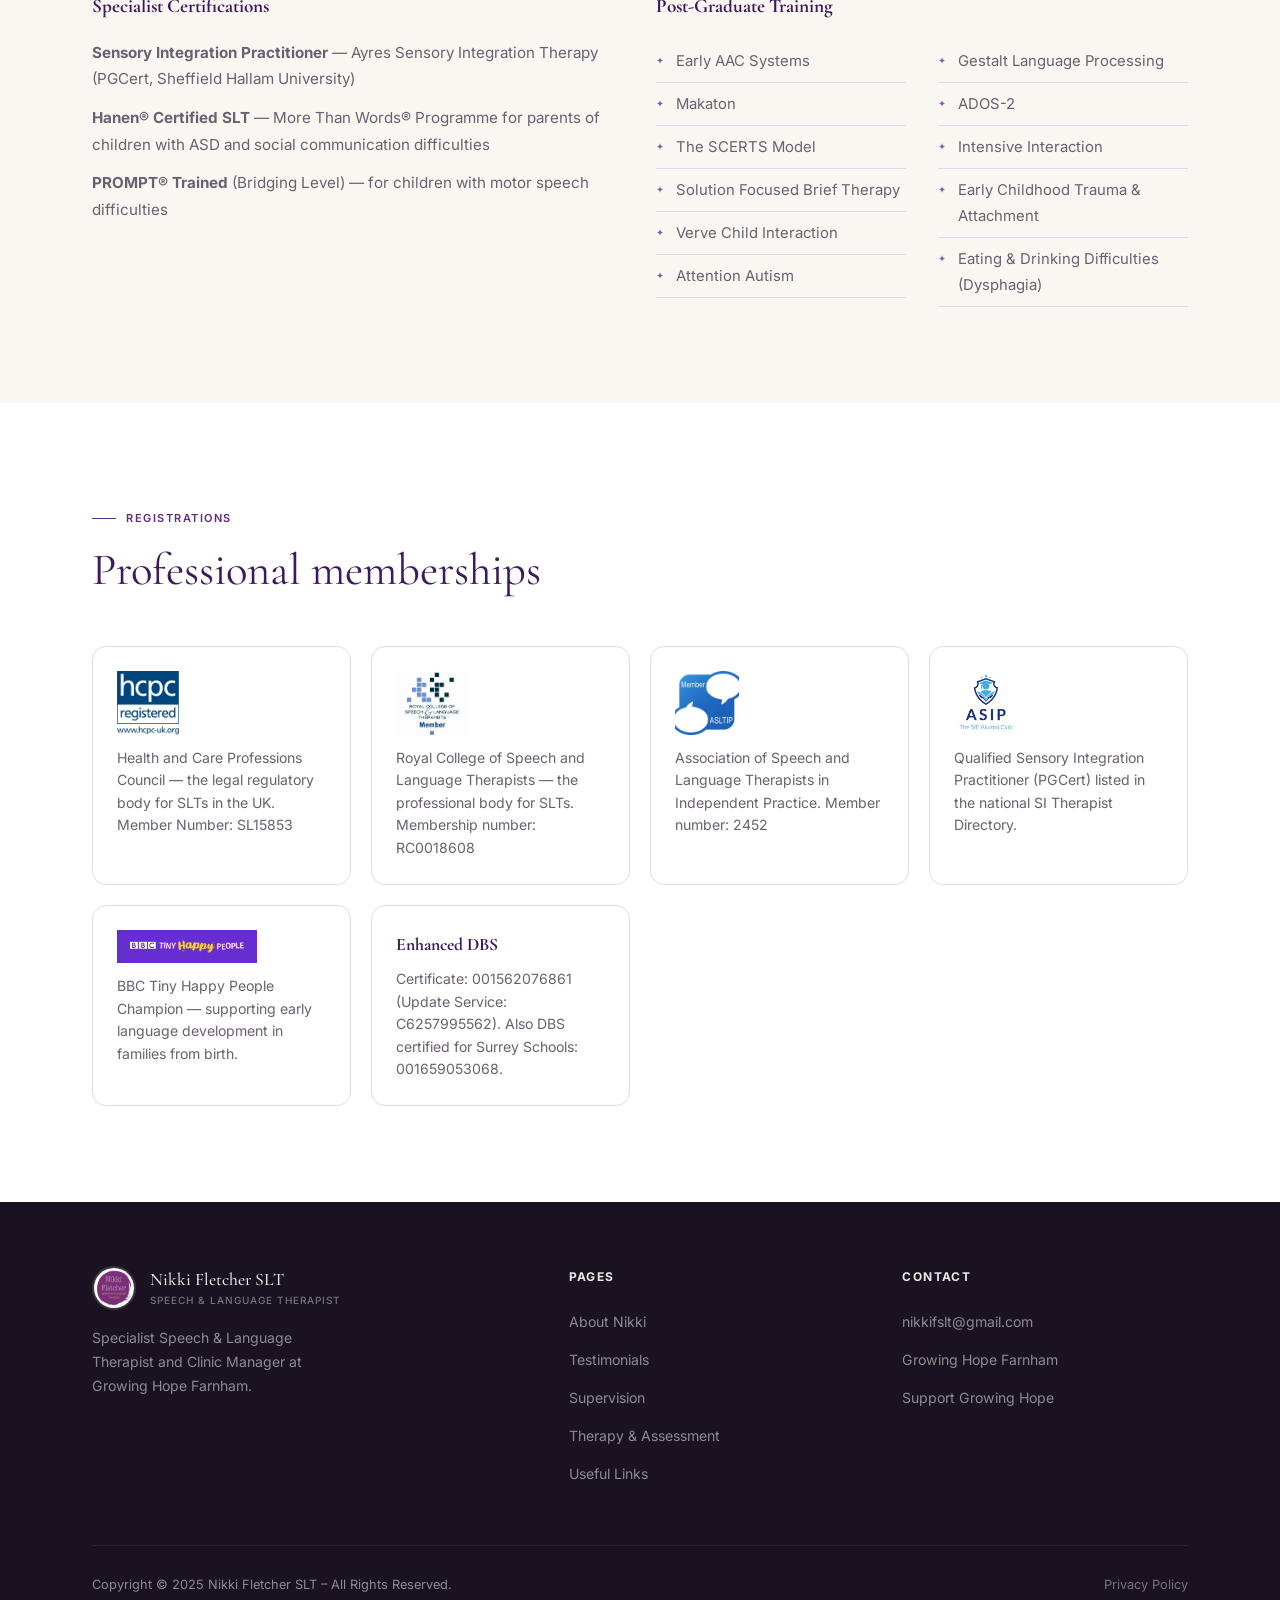
==== commit 9525b518: "Update approach section image and increase header logo size - Replace approach section image with co" ====
--- a/about.html
+++ b/about.html
@@ -95,7 +95,7 @@
           <p style="color:var(--muted);margin-bottom:16px;">Understanding of children's neurological development through their experiences guides my therapy. As a Sensory Integration Practitioner, my knowledge of how brains take in information through all our senses and processes and integrates this sensory information is foundational in my support of children.</p>
           <p style="color:var(--muted);">Therapy should always be fun, motivating and relevant to a child's everyday life. My experience and research shows that intervention is most effective when it also includes those who are with the child every day.</p>
         </div>
-        <img src="images/am-approach.webp" alt="Children's therapy" class="reveal reveal-delay-1">
+        <img src="images/am-approach-new.jpg" alt="Colourful wooden stacking rings" class="reveal reveal-delay-1">
       </div>
     </div>
   </section>
--- a/style.css
+++ b/style.css
@@ -101,8 +101,8 @@
   flex-shrink: 0;
 }
 .logo img {
-  width: 52px;
-  height: 52px;
+  width: 72px;
+  height: 72px;
   border-radius: 50%;
   object-fit: cover;
   border: 2px solid var(--border);
